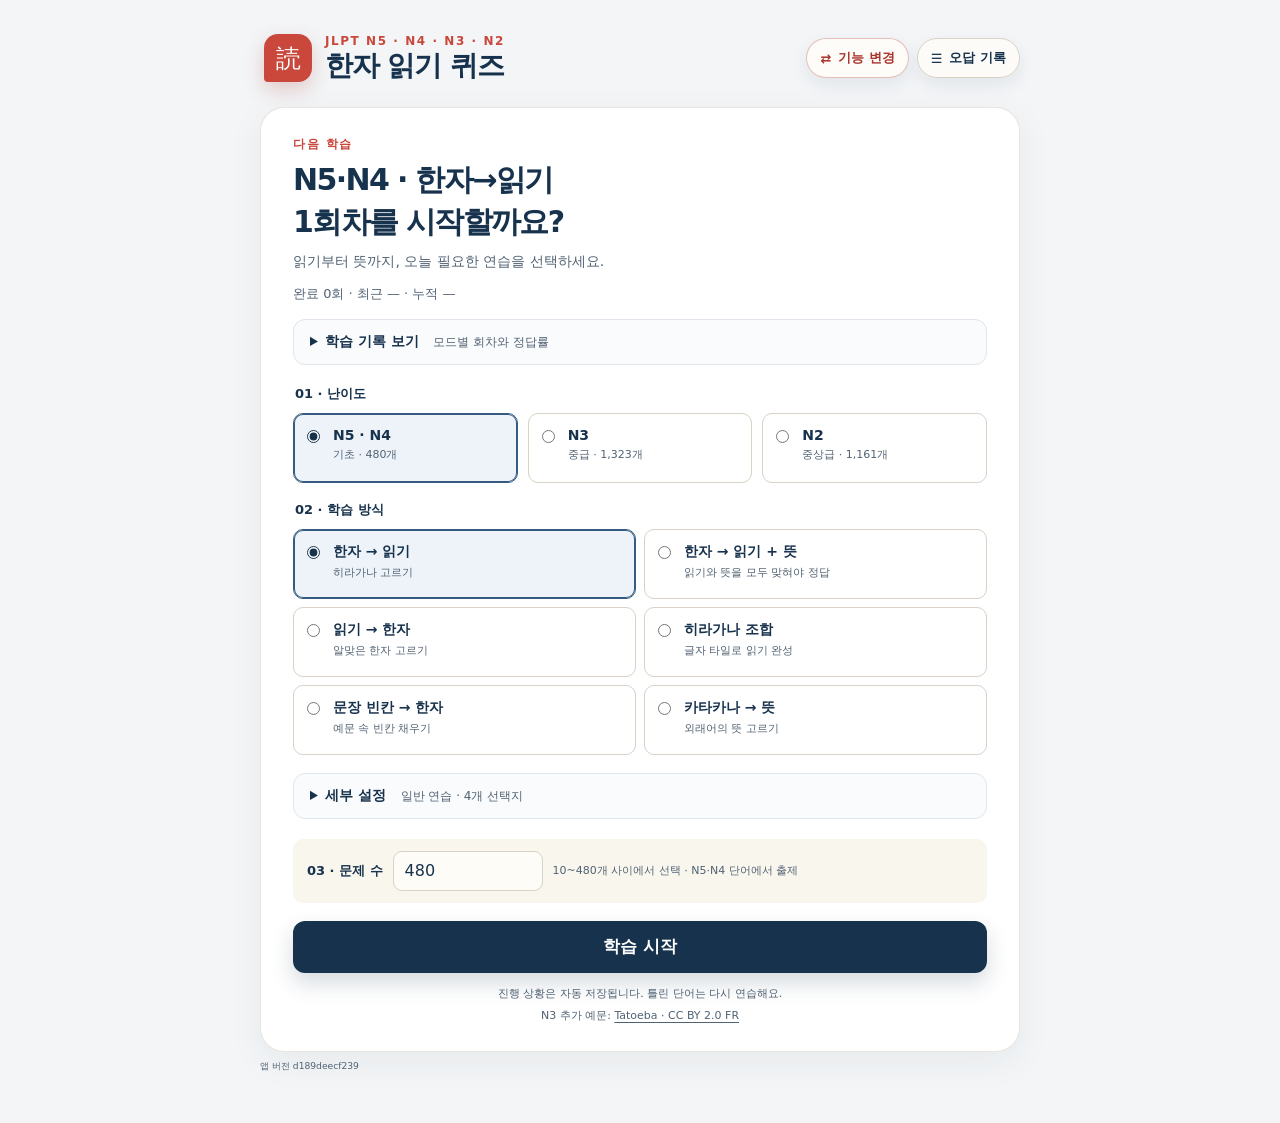
==== index.html @ 8cf6f114 "Version deployment assets to prevent stale quiz code" ====
<!doctype html>
<html lang="ko">
<head>
  <meta charset="utf-8">
  <meta name="viewport" content="width=device-width, initial-scale=1">
  <meta name="theme-color" content="#17324d">
  <title>한자 읽기 퀴즈</title>
  <link rel="stylesheet" href="japanese-vocab-quiz/styles.css?v=e473df5511f5">
</head>
<body>
  <main class="app-shell">
    <header class="brand" aria-label="앱 제목">
      <button id="home-button" class="brand-mark" type="button" aria-label="처음 화면으로 이동">読</button>
      <div>
        <p id="brand-eyebrow" class="eyebrow">JLPT N5 · N4 · N3 · N2</p>
        <h1 id="brand-title">한자 읽기 퀴즈</h1>
      </div>
      <div class="header-actions">
        <button id="feature-switch-button" class="mistake-menu-button feature-switch-button" type="button" aria-expanded="false" aria-controls="feature-switch-menu">
          <span aria-hidden="true">⇄</span>
          <span>기능 변경</span>
        </button>
        <button id="mistake-menu-button" class="mistake-menu-button" type="button" aria-expanded="false" aria-controls="mistake-menu">
          <span aria-hidden="true">☰</span>
          <span>오답 기록</span>
        </button>
      </div>
    </header>

    <div id="feature-switch-layer" class="feature-switch-layer" hidden>
      <button id="feature-switch-backdrop" class="feature-switch-backdrop" type="button" tabindex="-1" aria-label="기능 변경 메뉴 닫기"></button>
      <section id="feature-switch-menu" class="feature-switch-menu" role="dialog" aria-modal="true" aria-labelledby="feature-switch-title">
        <div class="feature-switch-heading">
          <div>
            <p class="session-kicker">학습 기능</p>
            <h2 id="feature-switch-title">무엇을 연습할까요?</h2>
          </div>
          <button id="feature-switch-close" class="mistake-menu-close" type="button" aria-label="기능 변경 메뉴 닫기">×</button>
        </div>
        <div class="feature-switch-options">
          <button id="feature-vocab-button" class="feature-option is-selected" type="button" aria-pressed="true">
            <strong>단어·문장 연습</strong>
            <small>한자 읽기, 히라가나 조합, 문장 빈칸, 카타카나</small>
          </button>
          <button id="feature-reading-button" class="feature-option" type="button" aria-pressed="false">
            <strong>독해 연습</strong>
            <small>JPT·JLPT·J.TEST·BJT 유형의 신규 실전 문제</small>
          </button>
        </div>
      </section>
    </div>

    <div id="mistake-menu-layer" class="mistake-menu-layer" hidden>
      <button id="mistake-menu-backdrop" class="mistake-menu-backdrop" type="button" tabindex="-1" aria-label="오답 기록 메뉴 닫기"></button>
      <aside id="mistake-menu" class="mistake-menu" role="dialog" aria-modal="true" aria-labelledby="mistake-menu-title">
        <div class="mistake-menu-header">
          <div>
            <p class="session-kicker">나의 학습 기록</p>
            <h2 id="mistake-menu-title">누적 오답 단어</h2>
          </div>
          <button id="mistake-menu-close" class="mistake-menu-close" type="button" aria-label="오답 기록 메뉴 닫기">×</button>
        </div>

        <div class="mistake-difficulty-tabs" role="tablist" aria-label="오답 기록 난이도">
          <button id="mistake-tab-basic" type="button" role="tab" aria-selected="true">N5·N4</button>
          <button id="mistake-tab-n3" type="button" role="tab" aria-selected="false">N3</button>
          <button id="mistake-tab-n2" type="button" role="tab" aria-selected="false">N2</button>
          <button id="mistake-tab-katakana" type="button" role="tab" aria-selected="false">카타카나</button>
        </div>

        <p id="mistake-menu-summary" class="mistake-menu-summary"></p>
        <p class="mistake-menu-note">이 브라우저에 저장된 일반 연습과 시험의 누적 오답 기록입니다.</p>
        <ol id="mistake-menu-list" class="mistake-menu-list"></ol>
        <p id="mistake-menu-empty" class="mistake-menu-empty" hidden>아직 틀린 단어가 없습니다.</p>
      </aside>
    </div>

    <section id="start-screen" class="screen is-active" aria-labelledby="start-title">
      <div class="paper-card start-card">
        <p id="session-kicker" class="session-kicker">다음 학습</p>
        <h2 id="start-title"><span id="start-selection-label">N5·N4 · 한자→읽기</span><br><span id="next-session-number">1</span>회차를 시작할까요?</h2>
        <p class="lead">읽기부터 뜻까지, 오늘 필요한 연습을 선택하세요.</p>
        <p id="selected-mode-stats" class="selected-mode-stats" aria-live="polite"></p>

        <details class="setup-disclosure records-disclosure">
          <summary>학습 기록 보기 <span>모드별 회차와 정답률</span></summary>
        <section class="mode-records" aria-labelledby="mode-records-title">
          <h3 id="mode-records-title">N5·N4 학습 모드별 기록</h3>
          <div class="mode-records-grid">
            <article id="record-kanji-meaning" class="mode-record">
              <strong>한자 → 읽기 + 뜻</strong>
              <dl>
                <div><dt>완료 회차</dt><dd id="kanji-meaning-sessions">0회</dd></div>
                <div><dt>최근 정답률</dt><dd id="kanji-meaning-last-accuracy">—</dd></div>
                <div><dt>누적 정답률</dt><dd id="kanji-meaning-total-accuracy">—</dd></div>
              </dl>
            </article>
            <article id="record-kanji-reading" class="mode-record is-selected">
              <strong>한자 → 읽기</strong>
              <dl>
                <div><dt>완료 회차</dt><dd id="kanji-reading-sessions">0회</dd></div>
                <div><dt>최근 정답률</dt><dd id="kanji-reading-last-accuracy">—</dd></div>
                <div><dt>누적 정답률</dt><dd id="kanji-reading-total-accuracy">—</dd></div>
              </dl>
            </article>
            <article id="record-kanji-kana" class="mode-record">
              <strong>한자 → 히라가나 조합</strong>
              <dl>
                <div><dt>완료 회차</dt><dd id="kanji-kana-sessions">0회</dd></div>
                <div><dt>최근 정답률</dt><dd id="kanji-kana-last-accuracy">—</dd></div>
                <div><dt>누적 정답률</dt><dd id="kanji-kana-total-accuracy">—</dd></div>
              </dl>
            </article>
            <article id="record-reading-kanji" class="mode-record">
              <strong>읽기 → 한자</strong>
              <dl>
                <div><dt>완료 회차</dt><dd id="reading-kanji-sessions">0회</dd></div>
                <div><dt>최근 정답률</dt><dd id="reading-kanji-last-accuracy">—</dd></div>
                <div><dt>누적 정답률</dt><dd id="reading-kanji-total-accuracy">—</dd></div>
              </dl>
            </article>
            <article id="record-sentence-kanji" class="mode-record">
              <strong>문장 빈칸 → 한자</strong>
              <dl>
                <div><dt>완료 회차</dt><dd id="sentence-kanji-sessions">0회</dd></div>
                <div><dt>최근 정답률</dt><dd id="sentence-kanji-last-accuracy">—</dd></div>
                <div><dt>누적 정답률</dt><dd id="sentence-kanji-total-accuracy">—</dd></div>
              </dl>
            </article>
            <article id="record-katakana-meaning" class="mode-record" hidden>
              <strong>카타카나 → 뜻</strong>
              <dl>
                <div><dt>완료 회차</dt><dd id="katakana-meaning-sessions">0회</dd></div>
                <div><dt>최근 정답률</dt><dd id="katakana-meaning-last-accuracy">—</dd></div>
                <div><dt>누적 정답률</dt><dd id="katakana-meaning-total-accuracy">—</dd></div>
              </dl>
            </article>
          </div>
        </section>
        </details>

        <fieldset id="difficulty-picker" class="mode-picker difficulty-picker">
          <legend>01 · 난이도</legend>
          <label class="mode-option" for="difficulty-basic">
            <input id="difficulty-basic" name="quiz-difficulty" type="radio" value="n5n4" checked>
            <span class="mode-copy">
              <strong>N5 · N4</strong>
              <small>기초 · 480개</small>
            </span>
          </label>
          <label class="mode-option" for="difficulty-n3">
            <input id="difficulty-n3" name="quiz-difficulty" type="radio" value="n3">
            <span class="mode-copy">
              <strong>N3</strong>
              <small>중급 · 1,323개</small>
            </span>
          </label>
          <label class="mode-option" for="difficulty-n2">
            <input id="difficulty-n2" name="quiz-difficulty" type="radio" value="n2">
            <span class="mode-copy">
              <strong>N2</strong>
              <small>중상급 · 1,161개</small>
            </span>
          </label>
        </fieldset>
        <p id="katakana-mode-note" class="exam-mode-note is-practice-note" hidden>카타카나 모드는 JLPT 난이도와 별도로 정리한 기초 외래어 100개에서 출제됩니다.</p>

        <fieldset class="mode-picker learning-mode-picker">
          <legend>02 · 학습 방식</legend>
          <label class="mode-option" for="mode-kanji-reading">
            <input id="mode-kanji-reading" name="quiz-mode" type="radio" value="kanji-to-reading" checked>
            <span class="mode-copy">
              <strong>한자 → 읽기</strong>
              <small>히라가나 고르기</small>
            </span>
          </label>
          <label class="mode-option" for="mode-kanji-meaning">
            <input id="mode-kanji-meaning" name="quiz-mode" type="radio" value="kanji-to-reading-meaning">
            <span class="mode-copy">
              <strong>한자 → 읽기 + 뜻</strong>
              <small>읽기와 뜻을 모두 맞혀야 정답</small>
            </span>
          </label>
          <label class="mode-option" for="mode-reading-kanji">
            <input id="mode-reading-kanji" name="quiz-mode" type="radio" value="reading-to-kanji">
            <span class="mode-copy">
              <strong>읽기 → 한자</strong>
              <small>알맞은 한자 고르기</small>
            </span>
          </label>
          <label class="mode-option is-wide" for="mode-kanji-kana">
            <input id="mode-kanji-kana" name="quiz-mode" type="radio" value="kanji-to-kana">
            <span class="mode-copy">
              <strong>히라가나 조합</strong>
              <small>글자 타일로 읽기 완성</small>
            </span>
          </label>
          <label class="mode-option is-wide" for="mode-sentence-kanji">
            <input id="mode-sentence-kanji" name="quiz-mode" type="radio" value="sentence-to-kanji">
            <span class="mode-copy">
              <strong>문장 빈칸 → 한자</strong>
              <small>예문 속 빈칸 채우기</small>
            </span>
          </label>
          <label class="mode-option is-wide" for="mode-katakana-meaning">
            <input id="mode-katakana-meaning" name="quiz-mode" type="radio" value="katakana-to-meaning">
            <span class="mode-copy">
              <strong>카타카나 → 뜻</strong>
              <small>외래어의 뜻 고르기</small>
            </span>
          </label>
        </fieldset>

        <details class="setup-disclosure settings-disclosure">
          <summary>세부 설정 <span id="settings-summary">일반 연습 · 4개 선택지</span></summary>
        <div class="exam-mode-panel">
          <div>
            <strong>시험 모드</strong>
            <small>100문제 고정 · 객관식 단어 7초 · 히라가나 조합 10초 · 문장 13초</small>
          </div>
          <label class="switch" for="exam-mode">
            <input id="exam-mode" type="checkbox">
            <span class="switch-track" aria-hidden="true"><span></span></span>
            <span id="exam-mode-state" class="switch-state">OFF</span>
          </label>
        </div>
        <p id="exam-mode-note" class="exam-mode-note" hidden>맞힌 문제는 이 난이도·학습 모드의 다음 3회차 동안 시험에 나오지 않습니다.</p>

        <fieldset id="choice-count-picker" class="mode-picker choice-count-picker">
          <legend>선택지 수</legend>
          <label class="mode-option" for="choice-count-4">
            <input id="choice-count-4" name="choice-count" type="radio" value="4" checked>
            <span class="mode-copy">
              <strong>4개</strong>
              <small>기본</small>
            </span>
          </label>
          <label class="mode-option" for="choice-count-6">
            <input id="choice-count-6" name="choice-count" type="radio" value="6">
            <span class="mode-copy">
              <strong>6개</strong>
              <small>도전</small>
            </span>
          </label>
          <label class="mode-option" for="choice-count-8">
            <input id="choice-count-8" name="choice-count" type="radio" value="8">
            <span class="mode-copy">
              <strong>8개</strong>
              <small>집중</small>
            </span>
          </label>
        </fieldset>

        <fieldset id="kana-palette-picker" class="mode-picker" hidden>
          <legend>히라가나 선택 방식</legend>
          <label class="mode-option" for="kana-palette-nine">
            <input id="kana-palette-nine" name="kana-palette" type="radio" value="nine" checked>
            <span class="mode-copy"><strong>9개 선택지</strong><small>정답 글자가 포함된 9개 타일</small></span>
          </label>
          <label class="mode-option" for="kana-palette-all">
            <input id="kana-palette-all" name="kana-palette" type="radio" value="all">
            <span class="mode-copy"><strong>전체 히라가나</strong><small>오십음·탁음·반탁음·작은 글자에서 직접 찾기</small></span>
          </label>
        </fieldset>

        </details>

        <div id="general-question-count-panel" class="question-count-picker">
          <label for="general-question-count">03 · 문제 수</label>
          <input id="general-question-count" type="number" min="10" max="480" step="1" value="480" inputmode="numeric">
          <small id="general-question-count-hint">10~480개 사이에서 선택 · N5·N4 단어에서 출제</small>
        </div>

        <div id="question-count-panel" class="question-count-picker" hidden>
          <label for="sentence-question-count">03 · 문장 문제 수</label>
          <input id="sentence-question-count" type="number" min="10" max="480" step="1" value="20" inputmode="numeric">
          <small id="sentence-question-count-hint">10~480개 사이에서 선택 · 능력단어 Word 예문에서 출제</small>
        </div>

        <section id="resume-panel" class="resume-panel" aria-labelledby="resume-summary" hidden>
          <div>
            <strong>진행 중인 회차가 있습니다</strong>
            <p id="resume-summary"></p>
          </div>
          <div class="resume-actions">
            <button id="resume-button" type="button">이어하기</button>
            <button id="discard-session-button" type="button">기록 삭제</button>
          </div>
        </section>

        <button id="start-button" class="primary-button" type="button">학습 시작</button>
        <p class="helper">진행 상황은 자동 저장됩니다. 틀린 단어는 다시 연습해요.</p>
        <p class="source-note">N3 추가 예문: <a href="https://tatoeba.org/ko/" target="_blank" rel="noreferrer">Tatoeba · CC BY 2.0 FR</a></p>

        <details id="history-panel" class="history-panel setup-disclosure" hidden>
          <summary>최근 학습 기록</summary>
          <ol id="history-list" class="history-list"></ol>
        </details>
      </div>
    </section>

    <section id="quiz-screen" class="screen" aria-labelledby="quiz-word">
      <div class="quiz-topbar">
        <div>
          <span id="quiz-session-label" class="eyebrow">1회차</span>
          <span id="quiz-progress-text" class="progress-copy">1 / —</span>
        </div>
        <div class="live-score" aria-label="현재 정답률">
          정답률 <strong id="live-accuracy">—</strong>
          <span id="live-score-detail" class="score-detail">정답 0 / 채점 0회</span>
        </div>
        <div id="exam-timer" class="exam-timer" aria-live="polite" hidden>
          남은 시간 <strong id="exam-time-left">7</strong>초
        </div>
      </div>
      <div class="progress-track" aria-hidden="true">
        <div id="progress-bar" class="progress-bar"></div>
      </div>

      <div class="paper-card quiz-card">
        <p id="quiz-prompt" class="prompt">이 단어를 어떻게 읽을까요?</p>
        <h2 id="quiz-word" lang="ja">日本語</h2>
        <p id="day-label" class="day-label">7일차</p>
        <p id="combined-step-status" class="combined-step-status" aria-live="polite" hidden></p>
        <p id="exam-mistake-badge" class="exam-mistake-badge" hidden></p>

        <div id="answer-grid" class="answer-grid" aria-label="읽기 선택지"></div>
        <div id="kana-composer" class="kana-composer" hidden>
          <div id="kana-answer" class="kana-answer" role="group" aria-label="입력한 히라가나 편집" aria-describedby="kana-edit-status">히라가나를 선택하세요</div>
          <p id="kana-edit-status" class="kana-edit-status" aria-live="polite"></p>
          <div class="kana-layout-toolbar">
            <button id="kana-layout-toggle" class="secondary-button kana-layout-toggle" type="button" aria-pressed="false" aria-label="삭제·제출 버튼을 오른쪽에 배치" aria-controls="kana-controls">버튼 위치: 아래</button>
          </div>
          <div id="kana-controls" class="kana-controls">
            <div id="kana-grid" class="kana-grid" aria-label="히라가나 9개"></div>
            <div class="kana-actions">
              <button id="kana-backspace" class="secondary-button" type="button">앞 글자 지우기</button>
              <button id="kana-clear" class="secondary-button" type="button">전체 지우기</button>
              <button id="kana-submit" class="kana-submit" type="button" disabled>정답 제출</button>
            </div>
          </div>
        </div>

        <div id="feedback" class="feedback" aria-live="polite" hidden>
          <div id="feedback-icon" class="feedback-icon" aria-hidden="true"></div>
          <div>
            <strong id="feedback-title"></strong>
            <p id="feedback-selected" class="feedback-selected" hidden></p>
            <p id="feedback-reading"></p>
            <p id="feedback-meaning"></p>
            <p id="feedback-sentence-reading" class="feedback-sentence-reading" hidden></p>
            <p id="feedback-translation" class="feedback-translation" hidden></p>
            <a id="feedback-source" class="feedback-source" target="_blank" rel="noreferrer" hidden></a>
            <p id="retry-note" class="retry-note" hidden>이 단어는 잠시 뒤 다시 나옵니다.</p>
          </div>
        </div>

        <button id="next-button" class="primary-button" type="button" hidden>다음 단어</button>
      </div>
      <p id="keyboard-hint" class="keyboard-hint">숫자키 1–4 또는 숫자패드로 선택 · Enter로 다음</p>
    </section>

    <section id="result-screen" class="screen" aria-labelledby="result-title">
      <div class="paper-card result-card">
        <div class="result-seal" aria-hidden="true">完</div>
        <p class="session-kicker">회차 완료</p>
        <h2 id="result-title"><span id="result-session-number">1</span>회차 학습을 마쳤어요</h2>
        <p id="result-message" class="lead"></p>

        <div class="result-score" aria-label="이번 회차 정답률">
          <span>이번 정답률</span>
          <strong id="result-accuracy">0%</strong>
        </div>
        <p id="result-score-detail" class="score-detail"></p>
        <dl class="result-details">
          <div><dt>정답</dt><dd id="result-correct">0</dd></div>
          <div><dt>오답</dt><dd id="result-wrong">0</dd></div>
          <div><dt>완료 단어</dt><dd id="result-mastered">0</dd></div>
        </dl>

        <button id="return-button" class="primary-button" type="button">기록 화면으로</button>
      </div>
    </section>

    <section id="reading-start-screen" class="screen" aria-labelledby="reading-start-title">
      <div class="paper-card start-card reading-start-card">
        <p class="session-kicker">독해 시험</p>
        <h2 id="reading-start-title">공식 시험 유형으로<br>독해를 연습해 보세요</h2>
        <p class="lead">JPT·JLPT·J.TEST·BJT의 출제 형식과 난이도를 분석해 새로 작성한 문제입니다. 지문 원문을 복제하지 않아 공개 앱에서도 안전하게 학습할 수 있습니다.</p>

        <section class="mode-records" aria-labelledby="reading-records-title">
          <h3 id="reading-records-title">독해 난이도별 기록</h3>
          <div class="mode-records-grid reading-record-grid">
            <article id="reading-record-furigana" class="mode-record is-selected">
              <strong>후리가나 표시</strong>
              <dl>
                <div><dt>완료 회차</dt><dd id="reading-furigana-sessions">0회</dd></div>
                <div><dt>최근 정답률</dt><dd id="reading-furigana-last-accuracy">—</dd></div>
                <div><dt>누적 정답률</dt><dd id="reading-furigana-total-accuracy">—</dd></div>
              </dl>
            </article>
            <article id="reading-record-standard" class="mode-record">
              <strong>후리가나 없음</strong>
              <dl>
                <div><dt>완료 회차</dt><dd id="reading-standard-sessions">0회</dd></div>
                <div><dt>최근 정답률</dt><dd id="reading-standard-last-accuracy">—</dd></div>
                <div><dt>누적 정답률</dt><dd id="reading-standard-total-accuracy">—</dd></div>
              </dl>
            </article>
          </div>
        </section>

        <fieldset class="mode-picker reading-difficulty-picker">
          <legend>독해 난이도 선택</legend>
          <label class="mode-option" for="reading-difficulty-furigana">
            <input id="reading-difficulty-furigana" name="reading-difficulty" type="radio" value="furigana" checked>
            <span class="mode-copy">
              <strong>후리가나 표시</strong>
              <small>지문·질문·선택지의 한자 읽기를 함께 표시</small>
            </span>
          </label>
          <label class="mode-option" for="reading-difficulty-standard">
            <input id="reading-difficulty-standard" name="reading-difficulty" type="radio" value="standard">
            <span class="mode-copy">
              <strong>후리가나 없음</strong>
              <small>처음에는 원문만 표시 · 첫 오답 후 후리가나 힌트</small>
            </span>
          </label>
        </fieldset>

        <div class="question-count-picker">
          <label for="reading-question-count">독해 문제 수</label>
          <input id="reading-question-count" type="number" min="10" max="600" step="1" value="100" inputmode="numeric">
          <small>10~600문제 · 네 시험 유형이 고르게 출제됩니다.</small>
        </div>

        <section id="reading-resume-panel" class="resume-panel" aria-labelledby="reading-resume-summary" hidden>
          <div>
            <strong>진행 중인 독해 회차가 있습니다</strong>
            <p id="reading-resume-summary"></p>
          </div>
          <div class="resume-actions">
            <button id="reading-resume-button" type="button">이어하기</button>
            <button id="reading-discard-session-button" type="button">기록 삭제</button>
          </div>
        </section>

        <button id="reading-start-button" class="primary-button" type="button">독해 시험 시작</button>
        <p class="helper">숫자키 1~4로 답 선택 · Enter로 다음 문제 · 기록은 현재 브라우저에 저장</p>
        <details class="reading-source-details">
          <summary>공식 출제 형식 참고 자료</summary>
          <p>문제의 구조만 참고했으며 지문·질문·선택지는 모두 새로 작성했습니다.</p>
          <div class="reading-source-links">
            <a href="https://www.jlpt.jp/samples/forlearners.html" target="_blank" rel="noreferrer">JLPT 공식 예제</a>
            <a href="https://m.jpt.co.kr/content/common/realQuestion.php" target="_blank" rel="noreferrer">JPT 공식 실제기출</a>
            <a href="https://j-test.jp/newjtest" target="_blank" rel="noreferrer">J.TEST 공식 문제</a>
            <a href="https://www.kanken.or.jp/bjt/english/sample/sample03.html" target="_blank" rel="noreferrer">BJT 공식 독해 예제</a>
          </div>
        </details>
      </div>
    </section>

    <section id="reading-quiz-screen" class="screen" aria-labelledby="reading-question">
      <div class="quiz-topbar">
        <div>
          <span id="reading-session-label" class="eyebrow">독해 1회차</span>
          <span id="reading-progress-text" class="progress-copy">1 / 20</span>
        </div>
        <div class="live-score" aria-label="현재 정답률">
          정답률 <strong id="reading-live-accuracy">—</strong>
          <span id="reading-live-score-detail" class="score-detail">정답 0 / 채점 0회</span>
        </div>
      </div>
      <div class="progress-track" aria-hidden="true"><div id="reading-progress-bar" class="progress-bar"></div></div>

      <div class="paper-card quiz-card reading-quiz-card">
        <div class="reading-meta-row">
          <span id="reading-exam-badge" class="reading-exam-badge">JLPT형</span>
          <span id="reading-type-badge" class="reading-type-badge">단문 이해</span>
        </div>
        <article id="reading-passage" class="reading-passage" lang="ja"></article>
        <h2 id="reading-question" class="reading-question" lang="ja"></h2>
        <div id="reading-answer-grid" class="answer-grid reading-answer-grid" aria-label="독해 정답 선택지"></div>

        <div id="reading-feedback" class="feedback reading-feedback" aria-live="polite" hidden>
          <div id="reading-feedback-icon" class="feedback-icon" aria-hidden="true"></div>
          <div>
            <strong id="reading-feedback-title"></strong>
            <p id="reading-feedback-selected" class="feedback-selected" hidden></p>
            <p id="reading-feedback-answer"></p>
            <p id="reading-feedback-explanation"></p>
          </div>
        </div>
        <button id="reading-next-button" class="primary-button" type="button" hidden>다음 문제</button>
      </div>
      <p class="keyboard-hint">숫자키 1~4로 선택 · Enter로 다음</p>
    </section>

    <section id="reading-result-screen" class="screen" aria-labelledby="reading-result-title">
      <div class="paper-card result-card">
        <div class="result-seal" aria-hidden="true">読</div>
        <p class="session-kicker">독해 시험 완료</p>
        <h2 id="reading-result-title"><span id="reading-result-session-number">1</span>회차를 마쳤어요</h2>
        <p id="reading-result-message" class="lead"></p>
        <div class="result-score" aria-label="이번 독해 정답률">
          <span>이번 정답률</span>
          <strong id="reading-result-accuracy">0%</strong>
        </div>
        <p id="reading-result-score-detail" class="score-detail"></p>
        <dl class="result-details">
          <div><dt>정답</dt><dd id="reading-result-correct">0</dd></div>
          <div><dt>오답</dt><dd id="reading-result-wrong">0</dd></div>
          <div><dt>완료 문제</dt><dd id="reading-result-total">0</dd></div>
        </dl>
        <button id="reading-return-button" class="primary-button" type="button">독해 시작 화면으로</button>
      </div>
    </section>

    <p id="app-error" class="app-error" role="alert" hidden></p>
    <p class="source-note"><small id="build-version">앱 버전 d189deecf239</small></p>
  </main>

  <script src="japanese-vocab-quiz/vocab-data.js?v=7745d23e263c"></script>
  <script src="japanese-vocab-quiz/n3-vocab-data.js?v=b7082a31a526"></script>
  <script src="japanese-vocab-quiz/n2-vocab-data.js?v=307b999c4017"></script>
  <script src="japanese-vocab-quiz/katakana-vocab-data.js?v=95a183fd610e"></script>
  <script src="japanese-vocab-quiz/reading-data.js?v=a12c147553ca"></script>
  <script src="japanese-vocab-quiz/reading-generated-data.js?v=89ecc162ef3f"></script>
  <script src="japanese-vocab-quiz/reading-advanced-guides.js?v=e936d974d12a"></script>
  <script src="japanese-vocab-quiz/quiz-engine.js?v=b8fbdd6d0e4e"></script>
  <script src="japanese-vocab-quiz/reading-renderer.js?v=94a082852b48"></script>
  <script src="japanese-vocab-quiz/session-store.js?v=6a5635f731f1"></script>
  <script src="japanese-vocab-quiz/app.js?v=bf5040ffa6d6"></script>
</body>
</html>
---- japanese-vocab-quiz/styles.css ----
:root {
  color-scheme: light;
  --ink: #17324d;
  --ink-soft: #516273;
  --paper: #fffdf8;
  --paper-deep: #f5efe2;
  --line: #d9d2c5;
  --accent: #c9473b;
  --accent-dark: #a9332b;
  --success: #24705a;
  --success-soft: #e6f3ed;
  --danger: #a63f36;
  --danger-soft: #fbeae7;
  --focus: #2e76b5;
  --shadow: 0 10px 36px rgba(38, 43, 49, 0.06);
}

* {
  box-sizing: border-box;
}

body {
  margin: 0;
  min-height: 100vh;
  color: var(--ink);
  background: #f3f5f7;
  font-family: "Noto Sans KR", "Noto Sans JP", "Yu Gothic", "Malgun Gothic", system-ui, sans-serif;
}

button {
  font: inherit;
}

button:focus-visible {
  outline: 3px solid var(--focus);
  outline-offset: 3px;
}

.app-shell {
  width: min(100% - 32px, 760px);
  margin: 0 auto;
  padding: 34px 0 50px;
}

.brand {
  display: flex;
  align-items: center;
  gap: 13px;
  margin: 0 0 24px 4px;
}

.header-actions {
  display: flex;
  gap: 8px;
  align-items: center;
  margin-left: auto;
}

.mistake-menu-button {
  display: inline-flex;
  align-items: center;
  gap: 7px;
  white-space: nowrap;
  min-height: 40px;
  margin-left: 0;
  padding: 8px 13px;
  color: var(--ink);
  background: rgba(255, 253, 248, 0.86);
  border: 1px solid var(--line);
  border-radius: 999px;
  font: inherit;
  font-size: 13px;
  font-weight: 800;
  cursor: pointer;
  box-shadow: 0 7px 18px rgba(23, 50, 77, 0.08);
}

.mistake-menu-button:hover {
  border-color: rgba(169, 51, 43, 0.45);
  color: var(--accent);
}

.feature-switch-button {
  color: var(--accent-dark);
  border-color: rgba(169, 51, 43, 0.3);
}

.feature-switch-layer {
  position: fixed;
  z-index: 1100;
  inset: 0;
  display: grid;
  padding: 20px;
  place-items: center;
}

.feature-switch-backdrop {
  position: absolute;
  inset: 0;
  width: 100%;
  height: 100%;
  padding: 0;
  background: rgba(16, 29, 44, 0.48);
  border: 0;
}

.feature-switch-menu {
  position: relative;
  z-index: 1;
  width: min(100%, 520px);
  padding: 26px;
  background: var(--paper);
  border: 1px solid rgba(117, 102, 80, 0.22);
  border-radius: 22px;
  box-shadow: var(--shadow);
}

.feature-switch-heading {
  display: flex;
  align-items: flex-start;
  justify-content: space-between;
  gap: 20px;
}

.feature-switch-heading h2 {
  margin: 5px 0 0;
  font-size: 26px;
  letter-spacing: -0.04em;
}

.feature-switch-options {
  display: grid;
  gap: 10px;
  margin-top: 22px;
}

.feature-option {
  display: grid;
  gap: 5px;
  width: 100%;
  padding: 17px 18px;
  color: var(--ink);
  background: #fff;
  border: 1px solid var(--line);
  border-radius: 14px;
  text-align: left;
  cursor: pointer;
}

.feature-option:hover,
.feature-option.is-selected {
  border-color: var(--accent);
  background: rgba(201, 71, 59, 0.06);
}

.feature-option strong {
  font-size: 17px;
}

.feature-option small {
  color: var(--ink-soft);
  line-height: 1.45;
}

.mistake-menu-layer {
  position: fixed;
  z-index: 1000;
  inset: 0;
}

.mistake-menu-backdrop {
  position: absolute;
  inset: 0;
  width: 100%;
  height: 100%;
  padding: 0;
  background: rgba(16, 29, 44, 0.48);
  border: 0;
  cursor: default;
}

.mistake-menu {
  position: absolute;
  z-index: 1;
  top: 0;
  right: 0;
  width: min(430px, calc(100% - 24px));
  height: 100vh;
  height: 100dvh;
  padding: 26px 24px 34px;
  overflow-y: auto;
  background:
    repeating-linear-gradient(0deg, rgba(23, 50, 77, 0.018) 0 1px, transparent 1px 29px),
    #fffdf8;
  box-shadow: -18px 0 50px rgba(16, 29, 44, 0.22);
}

.mistake-menu-header {
  display: flex;
  align-items: flex-start;
  justify-content: space-between;
  gap: 18px;
}

.mistake-menu-header h2 {
  margin: 4px 0 0;
  font-size: 25px;
  letter-spacing: -0.04em;
}

.mistake-menu-close {
  display: grid;
  width: 40px;
  height: 40px;
  padding: 0 0 3px;
  place-items: center;
  color: var(--ink-soft);
  background: var(--paper-deep);
  border: 1px solid var(--line);
  border-radius: 50%;
  font-size: 28px;
  line-height: 1;
  cursor: pointer;
}

.mistake-difficulty-tabs {
  display: grid;
  grid-template-columns: repeat(4, minmax(0, 1fr));
  gap: 7px;
  margin-top: 24px;
}

.mistake-difficulty-tabs button {
  min-width: 0;
  padding: 9px 4px;
  color: var(--ink-soft);
  background: transparent;
  border: 1px solid var(--line);
  border-radius: 10px;
  font: inherit;
  font-size: 12px;
  font-weight: 800;
  cursor: pointer;
}

.mistake-difficulty-tabs button[aria-selected="true"] {
  color: #fff;
  background: var(--ink);
  border-color: var(--ink);
}

.mistake-menu-summary {
  margin: 22px 0 0;
  color: var(--accent);
  font-size: 15px;
  font-weight: 900;
}

.mistake-menu-note {
  margin: 7px 0 0;
  color: var(--ink-soft);
  font-size: 12px;
  line-height: 1.55;
}

.mistake-menu-list {
  display: grid;
  gap: 9px;
  margin: 18px 0 0;
  padding: 0;
  list-style: none;
}

.mistake-menu-list li {
  display: grid;
  grid-template-columns: minmax(0, 1fr) auto;
  gap: 5px 12px;
  padding: 14px 15px;
  background: rgba(245, 239, 226, 0.62);
  border: 1px solid rgba(205, 195, 177, 0.56);
  border-radius: 14px;
}

.mistake-word {
  min-width: 0;
}

.mistake-word strong {
  margin-right: 7px;
  color: var(--ink);
  font-family: "Yu Mincho", "MS Mincho", serif;
  font-size: 20px;
}

.mistake-word span {
  color: var(--ink-soft);
  font-size: 12px;
}

.mistake-count {
  align-self: center;
  color: var(--accent);
  font-size: 15px;
  font-weight: 900;
  white-space: nowrap;
}

.mistake-meaning,
.mistake-mode-breakdown {
  grid-column: 1 / -1;
  margin: 0;
  color: var(--ink-soft);
  font-size: 12px;
  line-height: 1.45;
}

.mistake-mode-breakdown {
  color: #725c4f;
}

.mistake-menu-empty {
  margin: 34px 0 0;
  padding: 30px 18px;
  color: var(--ink-soft);
  background: rgba(245, 239, 226, 0.48);
  border-radius: 14px;
  text-align: center;
}

.brand-mark {
  display: grid;
  width: 48px;
  height: 48px;
  padding: 0;
  place-items: center;
  color: #fff;
  background: var(--accent);
  border: 0;
  border-radius: 14px 14px 14px 4px;
  font-family: "Yu Mincho", "MS Mincho", serif;
  font-size: 25px;
  line-height: 1;
  cursor: pointer;
  box-shadow: 0 8px 20px rgba(169, 51, 43, 0.22);
  transition: transform 160ms ease, box-shadow 160ms ease;
}

.brand-mark:hover {
  transform: translateY(-1px);
  box-shadow: 0 10px 24px rgba(169, 51, 43, 0.28);
}

.brand-mark:active {
  transform: translateY(0);
}

.brand-mark:focus-visible {
  outline: 3px solid rgba(169, 51, 43, 0.28);
  outline-offset: 4px;
}

.brand h1 {
  margin: 1px 0 0;
  font-size: clamp(21px, 4vw, 28px);
  line-height: 1.2;
  letter-spacing: -0.04em;
}

.eyebrow,
.session-kicker {
  margin: 0;
  color: var(--accent);
  font-size: 12px;
  font-weight: 800;
  letter-spacing: 0.13em;
  text-transform: uppercase;
}

.screen {
  display: none;
}

.screen.is-active {
  display: block;
  animation: screen-in 260ms ease-out;
}

@keyframes screen-in {
  from { opacity: 0; transform: translateY(8px); }
  to { opacity: 1; transform: translateY(0); }
}

.paper-card {
  position: relative;
  overflow: hidden;
  background: #fff;
  border: 1px solid rgba(117, 102, 80, 0.17);
  border-radius: 24px;
  box-shadow: var(--shadow);
}

.paper-card::after {
  position: absolute;
  inset: 13px;
  pointer-events: none;
  border: 1px solid rgba(117, 102, 80, 0.08);
  border-radius: 15px;
  content: none;
}

.start-card,
.result-card {
  padding: clamp(38px, 7vw, 64px);
  text-align: center;
}

.start-card h2,
.result-card h2 {
  margin: 10px 0 13px;
  font-size: clamp(28px, 6vw, 42px);
  line-height: 1.18;
  letter-spacing: -0.055em;
}

.lead {
  max-width: 560px;
  margin: 0 auto;
  color: var(--ink-soft);
  font-size: 16px;
  line-height: 1.72;
  word-break: keep-all;
}

.mode-records {
  position: relative;
  z-index: 1;
  margin: 30px 0 24px;
  text-align: left;
}

.mode-records h3 {
  margin: 0 0 9px;
  color: var(--ink-soft);
  font-size: 12px;
  text-align: center;
}

.mode-records-grid {
  display: grid;
  grid-template-columns: repeat(2, 1fr);
  gap: 10px;
}

.mode-record {
  min-width: 0;
  padding: 15px 13px 13px;
  background: rgba(245, 239, 226, 0.72);
  border: 1px solid var(--line);
  border-radius: 14px;
  transition: border-color 140ms ease, background 140ms ease, box-shadow 140ms ease;
}

.mode-record.is-selected {
  background: rgba(232, 238, 245, 0.88);
  border-color: var(--ink);
  box-shadow: inset 0 0 0 1px var(--ink);
}

.mode-record > strong {
  display: block;
  margin-bottom: 10px;
  color: var(--ink);
  font-size: 13px;
  text-align: center;
}

.mode-record dl {
  display: grid;
  gap: 6px;
  margin: 0;
}

.mode-record dl div {
  display: flex;
  gap: 8px;
  align-items: baseline;
  justify-content: space-between;
}

.mode-record dt {
  color: var(--ink-soft);
  font-size: 11px;
}

.mode-record dd {
  margin: 0;
  color: var(--ink);
  font-size: 13px;
  font-weight: 800;
}

.mode-picker {
  position: relative;
  z-index: 1;
  display: grid;
  grid-template-columns: repeat(2, minmax(0, 1fr));
  gap: 10px;
  margin: 0 0 18px;
  padding: 0;
  border: 0;
  text-align: left;
}

.difficulty-picker {
  grid-template-columns: repeat(3, minmax(0, 1fr));
}

.choice-count-picker {
  grid-template-columns: repeat(3, minmax(0, 1fr));
}

.choice-count-picker .mode-copy {
  min-height: 62px;
}

.mode-picker legend {
  width: 100%;
  margin-bottom: 9px;
  color: var(--ink-soft);
  font-size: 12px;
  font-weight: 800;
  text-align: center;
}

.mode-option {
  position: relative;
  cursor: pointer;
}

.mode-option.is-wide {
  grid-column: 1 / -1;
}

.mode-option input {
  position: absolute;
  top: 17px;
  left: 14px;
  margin: 0;
  accent-color: var(--ink);
}

.mode-copy {
  display: block;
  min-height: 78px;
  padding: 13px 12px 12px 39px;
  background: rgba(255, 253, 248, 0.72);
  border: 1px solid var(--line);
  border-radius: 13px;
  transition: border-color 140ms ease, background 140ms ease, transform 140ms ease;
}

.mode-option:hover .mode-copy {
  border-color: var(--ink-soft);
  transform: translateY(-1px);
}

.mode-option input:checked + .mode-copy {
  background: rgba(232, 238, 245, 0.88);
  border-color: var(--ink);
  box-shadow: inset 0 0 0 1px var(--ink);
}

.mode-option input:focus-visible + .mode-copy {
  outline: 3px solid var(--focus);
  outline-offset: 3px;
}

.mode-option input:disabled + .mode-copy {
  cursor: not-allowed;
  opacity: 0.56;
}

.mode-copy strong,
.mode-copy small {
  display: block;
}

.mode-copy strong {
  margin-bottom: 4px;
  font-size: 14px;
}

.mode-copy small {
  color: var(--ink-soft);
  font-size: 11px;
  line-height: 1.4;
}

.exam-mode-panel {
  position: relative;
  z-index: 1;
  display: flex;
  gap: 14px;
  align-items: center;
  justify-content: space-between;
  margin: 0 0 8px;
  padding: 14px 16px;
  background: rgba(245, 239, 226, 0.72);
  border: 1px solid var(--line);
  border-radius: 14px;
  text-align: left;
}

.exam-mode-panel strong,
.exam-mode-panel small {
  display: block;
}

.exam-mode-panel strong {
  margin-bottom: 3px;
  font-size: 14px;
}

.exam-mode-panel small,
.exam-mode-note {
  color: var(--ink-soft);
  font-size: 11px;
  line-height: 1.45;
}

.exam-mode-note {
  position: relative;
  z-index: 1;
  margin: 0 4px 18px;
  color: var(--danger);
  font-weight: 700;
  text-align: left;
}

.exam-mode-note.is-practice-note {
  color: var(--focus);
}

.switch {
  display: inline-flex;
  flex: 0 0 auto;
  gap: 8px;
  align-items: center;
  cursor: pointer;
}

.switch input {
  position: absolute;
  width: 1px;
  height: 1px;
  overflow: hidden;
  opacity: 0;
}

.switch-track {
  position: relative;
  display: block;
  width: 46px;
  height: 26px;
  background: #b9b3a8;
  border-radius: 999px;
  transition: background 150ms ease;
}

.switch-track span {
  position: absolute;
  top: 3px;
  left: 3px;
  width: 20px;
  height: 20px;
  background: #fff;
  border-radius: 50%;
  box-shadow: 0 2px 6px rgba(23, 50, 77, 0.22);
  transition: transform 150ms ease;
}

.switch input:checked + .switch-track {
  background: var(--accent);
}

.switch input:checked + .switch-track span {
  transform: translateX(20px);
}

.switch input:focus-visible + .switch-track {
  outline: 3px solid var(--focus);
  outline-offset: 3px;
}

.switch-state {
  min-width: 27px;
  color: var(--ink-soft);
  font-size: 11px;
  font-weight: 900;
}

.question-count-picker {
  position: relative;
  z-index: 1;
  display: grid;
  grid-template-columns: auto minmax(118px, 150px) 1fr;
  gap: 10px;
  align-items: center;
  margin: -4px 0 18px;
  padding: 12px 14px;
  background: rgba(245, 239, 226, 0.58);
  border-radius: 12px;
  text-align: left;
}

.question-count-picker label {
  color: var(--ink);
  font-size: 13px;
  font-weight: 800;
}

.question-count-picker input {
  width: 100%;
  min-height: 40px;
  padding: 7px 34px 7px 11px;
  color: var(--ink);
  background: rgba(255, 253, 248, 0.92);
  border: 1px solid var(--line);
  border-radius: 9px;
  font: inherit;
}

.question-count-picker input:focus-visible {
  outline: 3px solid var(--focus);
  outline-offset: 2px;
}

.question-count-picker input:disabled {
  cursor: not-allowed;
  opacity: 0.62;
}

.question-count-picker small {
  color: var(--ink-soft);
  font-size: 11px;
  line-height: 1.4;
}

.resume-panel {
  position: relative;
  z-index: 1;
  display: flex;
  align-items: center;
  justify-content: space-between;
  gap: 16px;
  margin: 18px 0;
  padding: 16px;
  color: var(--ink);
  background: rgba(226, 239, 234, 0.78);
  border: 1px solid #87a99a;
  border-radius: 14px;
  text-align: left;
}

.resume-panel[hidden] {
  display: none;
}

.resume-panel p {
  margin: 5px 0 0;
  color: var(--ink-soft);
  font-size: 12px;
  line-height: 1.5;
}

.resume-actions {
  display: flex;
  flex: 0 0 auto;
  gap: 8px;
}

.resume-actions button {
  min-height: 40px;
  padding: 8px 13px;
  color: var(--ink);
  background: var(--paper);
  border: 1px solid var(--line);
  border-radius: 9px;
  font: inherit;
  font-size: 12px;
  font-weight: 800;
  cursor: pointer;
}

.resume-actions button:first-child {
  color: #fff;
  background: var(--ink);
  border-color: var(--ink);
}

.resume-actions button:focus-visible {
  outline: 3px solid var(--focus);
  outline-offset: 2px;
}

.primary-button {
  position: relative;
  z-index: 1;
  width: 100%;
  min-height: 56px;
  padding: 14px 22px;
  color: #fff;
  background: var(--ink);
  border: 0;
  border-radius: 14px;
  font-weight: 800;
  cursor: pointer;
  box-shadow: 0 10px 22px rgba(23, 50, 77, 0.18);
  transition: transform 150ms ease, background 150ms ease, box-shadow 150ms ease;
}

.primary-button:hover {
  background: #23496a;
  box-shadow: 0 12px 26px rgba(23, 50, 77, 0.23);
  transform: translateY(-1px);
}

.primary-button:active {
  transform: translateY(1px);
}

.primary-button:disabled,
.primary-button:disabled:hover {
  cursor: not-allowed;
  opacity: 0.52;
  box-shadow: none;
  transform: none;
}

.helper,
.keyboard-hint {
  margin: 13px 0 0;
  color: var(--ink-soft);
  font-size: 12px;
}

.reading-start-card .lead {
  max-width: 590px;
}

.reading-record-grid {
  grid-template-columns: repeat(2, minmax(0, 1fr));
}

.reading-difficulty-picker {
  grid-template-columns: repeat(2, minmax(0, 1fr));
}

.reading-source-details {
  position: relative;
  z-index: 1;
  margin-top: 22px;
  color: var(--ink-soft);
  font-size: 12px;
  text-align: left;
}

.reading-source-details summary {
  color: var(--ink);
  font-weight: 800;
  cursor: pointer;
}

.reading-source-details p {
  margin: 9px 0;
  line-height: 1.6;
}

.reading-source-links {
  display: flex;
  flex-wrap: wrap;
  gap: 7px;
}

.reading-source-links a {
  padding: 6px 9px;
  color: var(--accent-dark);
  background: rgba(201, 71, 59, 0.07);
  border-radius: 8px;
  font-weight: 700;
  text-decoration: none;
}

.reading-quiz-card {
  padding-top: clamp(34px, 6vw, 54px);
  text-align: left;
}

.reading-meta-row {
  position: relative;
  z-index: 1;
  display: flex;
  flex-wrap: wrap;
  gap: 7px;
  margin-bottom: 18px;
}

.reading-exam-badge,
.reading-type-badge {
  display: inline-flex;
  min-height: 28px;
  padding: 5px 10px;
  align-items: center;
  border-radius: 999px;
  font-size: 12px;
  font-weight: 900;
}

.reading-exam-badge {
  color: #fff;
  background: var(--accent);
}

.reading-type-badge {
  color: var(--ink-soft);
  background: var(--paper-deep);
}

.reading-passage {
  position: relative;
  z-index: 1;
  margin: 0 0 24px;
  padding: 21px 22px;
  background: rgba(245, 239, 226, 0.58);
  border-left: 4px solid var(--accent);
  border-radius: 4px 14px 14px 4px;
  font-size: clamp(17px, 3vw, 20px);
  font-weight: 600;
  line-height: 2;
  letter-spacing: 0.02em;
}

.reading-passage ruby,
.reading-question ruby,
.reading-answer-grid ruby {
  ruby-align: center;
}

.reading-passage rt,
.reading-question rt,
.reading-answer-grid rt {
  color: var(--accent-dark);
  font-size: 0.53em;
  font-weight: 700;
}

.quiz-card h2.reading-question {
  position: relative;
  z-index: 1;
  margin: 0 0 18px;
  font-family: "Noto Sans JP", "Yu Gothic", "Malgun Gothic", sans-serif;
  font-size: clamp(18px, 3.2vw, 24px);
  font-weight: 700;
  line-height: 1.65;
  letter-spacing: -0.025em;
}

.reading-answer-grid {
  grid-template-columns: 1fr;
}

.reading-answer-grid .answer-button {
  min-height: 58px;
  text-align: left;
  line-height: 1.6;
}

.reading-feedback #reading-feedback-explanation {
  margin-top: 9px;
  padding-top: 9px;
  border-top: 1px solid rgba(23, 50, 77, 0.16);
  font-weight: 700;
}

#reading-next-button {
  margin-top: 14px;
}

.source-note {
  position: relative;
  z-index: 1;
  margin: 7px 0 0;
  color: var(--ink-soft);
  font-size: 11px;
}

.source-note a,
.feedback-source {
  color: inherit;
  text-underline-offset: 3px;
}

.history-panel {
  position: relative;
  z-index: 1;
  margin-top: 30px;
  padding-top: 24px;
  border-top: 1px solid var(--line);
  text-align: left;
}

.history-panel h3 {
  margin: 0 0 12px;
  font-size: 14px;
}

.history-list {
  display: grid;
  gap: 8px;
  margin: 0;
  padding: 0;
  list-style: none;
}

.history-list li {
  display: grid;
  grid-template-columns: 1fr auto auto;
  gap: 12px;
  align-items: center;
  padding: 10px 12px;
  background: rgba(245, 239, 226, 0.58);
  border-radius: 10px;
  color: var(--ink-soft);
  font-size: 13px;
}

.history-list strong {
  color: var(--ink);
}

.quiz-topbar {
  display: flex;
  flex-wrap: wrap;
  align-items: end;
  justify-content: space-between;
  gap: 12px;
  padding: 0 4px;
}

.progress-copy {
  margin-left: 9px;
  color: var(--ink-soft);
  font-size: 13px;
}

.live-score {
  color: var(--ink-soft);
  font-size: 13px;
}

.live-score strong {
  color: var(--ink);
  font-size: 17px;
}

.score-detail {
  display: block;
  margin-top: 4px;
  color: var(--ink-soft);
  font-size: 12px;
  line-height: 1.5;
  font-variant-numeric: tabular-nums;
}

.exam-timer {
  min-width: 110px;
  padding: 7px 11px;
  color: var(--danger);
  background: var(--danger-soft);
  border: 1px solid rgba(166, 63, 54, 0.2);
  border-radius: 999px;
  font-size: 12px;
  font-weight: 800;
  text-align: center;
}

.exam-timer strong {
  display: inline-block;
  min-width: 20px;
  font-size: 18px;
}

.exam-timer.is-urgent {
  color: #fff;
  background: var(--danger);
  animation: timer-pulse 700ms ease-in-out infinite alternate;
}

@keyframes timer-pulse {
  to { transform: scale(1.035); }
}

.progress-track {
  height: 7px;
  margin: 11px 4px 18px;
  overflow: hidden;
  background: rgba(23, 50, 77, 0.11);
  border-radius: 999px;
}

.progress-bar {
  width: 0;
  height: 100%;
  background: var(--accent);
  border-radius: inherit;
  transition: width 260ms ease;
}

.quiz-card {
  min-height: 560px;
  padding: clamp(32px, 6vw, 54px);
  text-align: center;
}

.prompt {
  position: relative;
  z-index: 1;
  margin: 0;
  color: var(--ink-soft);
  font-size: 14px;
}

.quiz-card h2 {
  position: relative;
  z-index: 1;
  margin: 18px 0 5px;
  font-family: "Yu Mincho", "Hiragino Mincho ProN", "MS Mincho", serif;
  font-size: clamp(52px, 13vw, 86px);
  font-weight: 600;
  line-height: 1.1;
  letter-spacing: 0.02em;
}

.quiz-card h2.is-reading {
  font-family: "Noto Sans JP", "Yu Gothic", "Malgun Gothic", sans-serif;
  font-size: clamp(38px, 10vw, 64px);
  letter-spacing: 0.05em;
}

.quiz-card h2.is-sentence {
  max-width: 620px;
  margin: 22px auto 11px;
  font-family: "Noto Sans JP", "Yu Gothic", "Malgun Gothic", sans-serif;
  font-size: clamp(23px, 5.4vw, 36px);
  line-height: 1.65;
  letter-spacing: 0;
}

.quiz-card h2.is-sentence ruby {
  ruby-align: center;
}

.quiz-card h2.is-sentence rt {
  color: var(--ink-soft);
  font-family: "Noto Sans JP", "Yu Gothic", "Malgun Gothic", sans-serif;
  font-size: 0.43em;
  font-weight: 700;
}

.day-label {
  margin: 0 0 27px;
  color: var(--accent);
  font-size: 12px;
  font-weight: 800;
}

.exam-mistake-badge {
  position: relative;
  z-index: 1;
  width: fit-content;
  margin: -15px auto 18px;
  padding: 7px 12px;
  color: var(--danger);
  background: var(--danger-soft);
  border: 1px solid rgba(166, 63, 54, 0.22);
  border-radius: 999px;
  font-size: 12px;
  font-weight: 900;
}

.answer-grid {
  position: relative;
  z-index: 1;
  display: grid;
  grid-template-columns: repeat(2, minmax(0, 1fr));
  gap: 11px;
}

.answer-button {
  min-height: 62px;
  padding: 13px 15px;
  color: var(--ink);
  background: rgba(255, 253, 248, 0.84);
  border: 1px solid #c9c1b4;
  border-radius: 13px;
  font-size: 17px;
  font-weight: 700;
  cursor: pointer;
  transition: transform 140ms ease, border 140ms ease, background 140ms ease;
}

.answer-button:hover:not(:disabled) {
  background: #fff;
  border-color: var(--ink);
  transform: translateY(-1px);
}

.answer-button:disabled {
  cursor: default;
}

.answer-button.is-correct {
  color: var(--success);
  background: var(--success-soft);
  border-color: var(--success);
}

.answer-button.is-wrong {
  color: var(--danger);
  background: var(--danger-soft);
  border-color: var(--danger);
}

.answer-number {
  display: inline-grid;
  width: 23px;
  height: 23px;
  margin-right: 8px;
  place-items: center;
  color: var(--ink-soft);
  background: var(--paper-deep);
  border-radius: 50%;
  font-size: 11px;
  vertical-align: 2px;
}

.kana-composer {
  position: relative;
  z-index: 1;
}

.kana-answer {
  display: flex;
  flex-wrap: wrap;
  justify-content: center;
  align-items: center;
  min-height: 68px;
  margin-bottom: 6px;
  padding: 10px 8px;
  color: var(--ink);
  background: rgba(255, 253, 248, 0.88);
  border: 2px solid var(--ink);
  border-radius: 14px;
  font-size: clamp(27px, 7vw, 42px);
  font-weight: 800;
  letter-spacing: 0;
  word-break: break-all;
}

.kana-answer.is-empty {
  color: var(--ink-soft);
  border-color: var(--line);
  font-size: 14px;
  font-weight: 600;
  letter-spacing: 0;
}

.kana-unit {
  display: inline-flex;
  align-items: center;
}

.kana-character,
.kana-cursor {
  min-height: 44px;
  padding: 0;
  border: 1px solid transparent;
  border-radius: 8px;
  color: var(--ink);
  background: transparent;
  cursor: pointer;
  touch-action: manipulation;
}

.kana-character {
  min-width: 44px;
  font-size: clamp(27px, 7vw, 38px);
}

.kana-character:hover:not(:disabled),
.kana-character.is-selected {
  color: var(--accent-dark);
  background: var(--danger-soft);
  border-color: var(--accent);
}

.kana-cursor {
  display: inline-flex;
  align-items: center;
  justify-content: center;
  width: 24px;
  flex-shrink: 0;
}

.kana-cursor::after {
  content: "";
  width: 2px;
  height: 24px;
  background: var(--line);
}

.kana-cursor.is-active::after,
.kana-cursor:hover:not(:disabled)::after {
  width: 3px;
  background: var(--accent);
}

.kana-cursor.is-active {
  background: var(--danger-soft);
}

.kana-character:disabled,
.kana-cursor:disabled {
  cursor: default;
}

.kana-cursor:disabled::after {
  visibility: hidden;
}

.kana-edit-status {
  min-height: 2.8em;
  margin: 0 0 12px;
  color: var(--ink-soft);
  font-size: 12px;
  line-height: 1.4;
}

.kana-layout-toolbar {
  display: flex;
  justify-content: flex-end;
  margin-bottom: 9px;
}

.kana-layout-toggle[aria-pressed="true"] {
  color: var(--accent-dark);
  border-color: var(--accent);
  background: var(--danger-soft);
}

.kana-controls {
  display: grid;
  gap: 11px;
}

.kana-grid {
  display: grid;
  grid-template-columns: repeat(3, minmax(0, 1fr));
  gap: 9px;
}

.kana-tile {
  min-height: 58px;
  color: var(--ink);
  background: rgba(255, 253, 248, 0.9);
  border: 1px solid #c9c1b4;
  border-radius: 12px;
  font-size: 23px;
  font-weight: 800;
  cursor: pointer;
  transition: transform 130ms ease, border-color 130ms ease, background 130ms ease;
}

.kana-tile:hover:not(:disabled) {
  background: #fff;
  border-color: var(--ink);
  transform: translateY(-1px);
}

.kana-tile .answer-number {
  width: 20px;
  height: 20px;
  margin-right: 6px;
  font-size: 10px;
}

.kana-actions {
  display: grid;
  grid-template-columns: repeat(3, minmax(0, 1fr));
  gap: 8px;
}

.kana-composer.is-actions-right .kana-controls {
  grid-template-columns: minmax(0, 1fr) minmax(84px, 24%);
  align-items: stretch;
}

.kana-composer.is-actions-right .kana-actions {
  grid-template-columns: minmax(0, 1fr);
  grid-template-rows: repeat(3, minmax(44px, 1fr));
}

/* Keep three kana columns and a usable action column on narrow touch screens. */
@media (max-width: 520px) {
  .kana-composer.is-actions-right .kana-controls {
    gap: 8px;
  }

  .kana-composer.is-actions-right .kana-grid {
    gap: 6px;
  }

  .kana-composer.is-actions-right .kana-tile {
    min-width: 0;
    padding-inline: 2px;
    font-size: 20px;
  }

  .kana-composer.is-actions-right .kana-tile .answer-number {
    width: 16px;
    height: 16px;
    margin-right: 3px;
    font-size: 9px;
  }

  .kana-composer.is-actions-right .kana-actions button {
    padding-inline: 4px;
    overflow-wrap: anywhere;
  }
}

.kana-composer.is-full-palette .kana-grid {
  display: block;
  max-height: 440px;
  overflow-y: auto;
  padding: 4px;
  border: 1px solid var(--line);
  border-radius: 12px;
}

/* Double the measured 15px desktop scrollbar only inside the kana palette. */
.kana-composer.is-full-palette .kana-grid::-webkit-scrollbar {
  width: 30px;
}

.kana-composer.is-full-palette .kana-grid::-webkit-scrollbar-track {
  background: var(--paper-deep);
  border-radius: 12px;
}

.kana-composer.is-full-palette .kana-grid::-webkit-scrollbar-thumb {
  background: var(--ink-soft);
  border-radius: 12px;
}

.kana-composer.is-full-palette .kana-grid::-webkit-scrollbar-thumb:hover {
  background: var(--ink);
}

.kana-palette-group + .kana-palette-group {
  margin-top: 16px;
}

.kana-palette-label {
  margin: 0 0 7px;
  color: var(--ink-soft);
  font-size: 13px;
  text-align: left;
}

.kana-full-grid {
  display: grid;
  grid-template-columns: repeat(5, minmax(0, 1fr));
  gap: 4px;
}

.kana-composer.is-full-palette .kana-tile {
  min-width: 0;
  min-height: 44px;
  padding: 4px 0;
}

.kana-composer.is-full-palette.is-actions-right .kana-actions {
  align-self: start;
}

.secondary-button,
.kana-submit {
  min-height: 43px;
  padding: 8px 10px;
  border-radius: 10px;
  font-size: 12px;
  font-weight: 800;
  cursor: pointer;
}

.secondary-button {
  color: var(--ink);
  background: var(--paper-deep);
  border: 1px solid var(--line);
}

.kana-submit {
  color: #fff;
  background: var(--ink);
  border: 1px solid var(--ink);
}

.secondary-button:disabled,
.kana-submit:disabled {
  cursor: not-allowed;
  opacity: 0.48;
}

.feedback {
  position: relative;
  z-index: 1;
  display: grid;
  grid-template-columns: auto 1fr;
  gap: 13px;
  align-items: start;
  margin-top: 20px;
  padding: 17px 18px;
  border-radius: 14px;
  text-align: left;
}

.feedback[hidden] {
  display: none;
}

.feedback.is-correct {
  color: var(--success);
  background: var(--success-soft);
}

.feedback.is-wrong {
  color: var(--danger);
  background: var(--danger-soft);
}

.feedback.is-hint {
  color: #8a5a12;
  background: #fff4d8;
  border: 1px solid rgba(138, 90, 18, 0.18);
}

.feedback-icon {
  display: grid;
  width: 28px;
  height: 28px;
  place-items: center;
  color: #fff;
  background: currentColor;
  border-radius: 50%;
  font-weight: 900;
}

.feedback-icon span {
  color: #fff;
}

.feedback strong {
  display: block;
  margin: 1px 0 4px;
  color: currentColor;
}

.feedback p {
  margin: 2px 0;
  color: var(--ink);
  line-height: 1.45;
}

.feedback .feedback-selected {
  margin: 7px 0 5px;
  color: var(--danger);
  font-weight: 800;
}

.feedback .feedback-selected[hidden] {
  display: none;
}

.feedback .feedback-sentence-reading {
  margin-top: 9px;
  padding-top: 9px;
  border-top: 1px solid rgba(23, 50, 77, 0.16);
  font-weight: 700;
  word-break: keep-all;
}

.feedback .feedback-translation {
  margin-top: 4px;
  font-weight: 700;
}

.feedback .feedback-source {
  display: inline-block;
  margin-top: 8px;
  color: var(--ink-soft);
  font-size: 11px;
}

.feedback .feedback-source[hidden] {
  display: none;
}

.feedback .retry-note {
  margin-top: 7px;
  color: var(--danger);
  font-size: 12px;
  font-weight: 700;
}

#next-button {
  margin-top: 14px;
}

.keyboard-hint {
  text-align: center;
}

.result-seal {
  display: grid;
  width: 70px;
  height: 70px;
  margin: 0 auto 18px;
  place-items: center;
  color: var(--accent);
  border: 3px double var(--accent);
  border-radius: 50%;
  font-family: "Yu Mincho", "MS Mincho", serif;
  font-size: 29px;
  font-weight: 700;
  transform: rotate(-5deg);
}

.result-score {
  display: grid;
  width: min(260px, 100%);
  margin: 28px auto 16px;
  padding: 18px;
  background: rgba(245, 239, 226, 0.72);
  border: 1px solid var(--line);
  border-radius: 16px;
}

.result-score span {
  color: var(--ink-soft);
  font-size: 12px;
}

.result-score strong {
  font-size: 42px;
  letter-spacing: -0.05em;
}

.result-details {
  display: grid;
  grid-template-columns: repeat(3, 1fr);
  gap: 1px;
  margin: 0 0 25px;
  overflow: hidden;
  background: var(--line);
  border: 1px solid var(--line);
  border-radius: 13px;
}

.result-details div {
  padding: 13px 8px;
  background: var(--paper);
}

.result-details dt {
  color: var(--ink-soft);
  font-size: 11px;
}

.result-details dd {
  margin: 3px 0 0;
  font-size: 21px;
  font-weight: 800;
}

.app-error {
  padding: 14px;
  color: var(--danger);
  background: var(--danger-soft);
  border-radius: 12px;
  text-align: center;
}

[hidden] {
  display: none !important;
}

@media (max-width: 560px) {
  .app-shell {
    width: min(100% - 20px, 760px);
    padding-top: 18px;
  }

  .brand {
    flex-wrap: wrap;
    margin-bottom: 16px;
  }

  .brand > div:not(.header-actions) {
    flex: 1;
  }

  .header-actions {
    width: 100%;
    justify-content: flex-end;
  }

  .mistake-menu-button {
    gap: 5px;
    padding-inline: 10px;
    font-size: 12px;
  }

  .mistake-menu {
    width: min(100%, 430px);
    padding: 22px 18px 30px;
  }

  .feature-switch-layer {
    padding: 12px;
  }

  .feature-switch-menu {
    padding: 22px 18px;
  }

  .start-card,
  .result-card,
  .quiz-card {
    padding: 31px 22px;
    border-radius: 20px;
  }

  .paper-card {
    background:
      repeating-linear-gradient(0deg, rgba(23, 50, 77, 0.018) 0 1px, transparent 1px 28px),
      var(--paper);
  }

  .mode-records-grid {
    grid-template-columns: 1fr;
  }

  .reading-difficulty-picker {
    grid-template-columns: 1fr;
  }

  .mode-picker {
    grid-template-columns: 1fr;
  }

  .difficulty-picker {
    grid-template-columns: 1fr;
  }

  .choice-count-picker {
    grid-template-columns: repeat(3, minmax(0, 1fr));
  }

  .mode-option.is-wide {
    grid-column: auto;
  }

  .question-count-picker {
    grid-template-columns: 1fr auto;
  }

  .question-count-picker small {
    grid-column: 1 / -1;
  }

  .resume-panel {
    align-items: stretch;
    flex-direction: column;
  }

  .resume-actions button {
    flex: 1;
  }

  .mode-record {
    padding: 13px 15px;
  }

  .answer-grid {
    grid-template-columns: 1fr;
  }

  .quiz-card {
    min-height: 0;
  }

  .history-list li {
    grid-template-columns: 1fr auto;
  }

  .history-date {
    display: none;
  }
}

/* Setup hierarchy: essential choices stay visible; secondary controls and
   historical detail use native, keyboard-accessible disclosures. */
.start-card {
  padding: 28px 32px;
  text-align: left;
}
.start-card h2 { font-size: clamp(23px, 4vw, 30px); line-height: 1.4; margin: 6px 0; }
.start-card .lead { margin: 0; font-size: 14px; }
.selected-mode-stats { margin: 12px 0 16px; color: var(--ink-soft); font-size: 13px; }
.combined-step-status { padding: 12px 16px; margin: 0 0 20px; border-radius: 10px; background: #edf3f9; color: var(--ink); font-size: 14px; line-height: 1.6; }
.setup-disclosure { border: 1px solid #dfe5eb; border-radius: 12px; margin: 0 0 20px; background: #fafbfc; }
.setup-disclosure > summary { cursor: pointer; padding: 13px 16px; font-size: 14px; font-weight: 700; }
.setup-disclosure > summary span { margin-left: 10px; color: var(--ink-soft); font-size: 12px; font-weight: 400; }
.setup-disclosure > summary:focus-visible { outline: 3px solid var(--focus); outline-offset: 3px; border-radius: 10px; }
.setup-disclosure[open] > summary { border-bottom: 1px solid #dfe5eb; margin-bottom: 14px; }
.setup-disclosure .mode-records { margin: 14px; }
.settings-disclosure > :not(summary) { margin-left: 16px; margin-right: 16px; }
.start-card .mode-picker legend { text-align: left; font-size: 13px; color: var(--ink); margin-bottom: 10px; }
.start-card .learning-mode-picker { grid-template-columns: repeat(2, minmax(0, 1fr)); gap: 8px; }
.start-card .mode-option.is-wide { grid-column: auto; }
.start-card .mode-copy { min-height: 70px; height: 100%; border-radius: 10px; background: #fff; }
.start-card .mode-copy strong { font-size: 14px; }
.start-card .mode-copy small { font-size: 11px; line-height: 1.5; }
.start-card .difficulty-picker .mode-copy small { word-break: keep-all; }
.start-card .mode-option input:checked + .mode-copy { background: #edf3f9; border-color: #355c80; box-shadow: inset 0 0 0 1px #355c80; }
.start-card .difficulty-picker { grid-template-columns: repeat(3, minmax(0, 1fr)); }
.start-card .question-count-picker { margin: 0 0 18px; border-radius: 10px; }
.start-card .primary-button { min-height: 52px; padding: 14px; border-radius: 12px; font-size: 17px; }
.start-card .helper, .start-card .source-note { text-align: center; font-size: 11px; }
.start-card .history-panel { margin-top: 20px; padding: 0; }
.start-card .history-list { padding: 0 16px 16px; }
.paper-card { background: #fff; }
@media (max-width: 540px) {
  .app-shell { width: calc(100% - 24px); padding-top: 18px; }
  .start-card { padding: 22px 16px; }
  .start-card .difficulty-picker .mode-copy { padding: 34px 8px 10px; text-align: center; min-height: 82px; }
  .start-card .difficulty-picker input { left: calc(50% - 6px); top: 12px; }
  .start-card .learning-mode-picker .mode-copy { padding: 12px 9px 12px 29px; }
  .start-card .learning-mode-picker input { left: 9px; top: 15px; }
  .start-card .learning-mode-picker .mode-copy strong { font-size: 13px; }
  .setup-disclosure > summary span { display: block; margin: 5px 0 0 17px; }
  .header-actions { gap: 5px; }
  .mistake-menu-button { padding: 7px 9px; font-size: 12px; }
}

@media (max-width: 360px) {
  .start-card .learning-mode-picker { grid-template-columns: 1fr; }
  .start-card .learning-mode-picker .mode-copy { min-height: 58px; }
  .records-disclosure > summary span { display: none; }
}

@media (prefers-reduced-motion: reduce) {
  *, *::before, *::after {
    scroll-behavior: auto !important;
    animation-duration: 0.01ms !important;
    transition-duration: 0.01ms !important;
  }
}
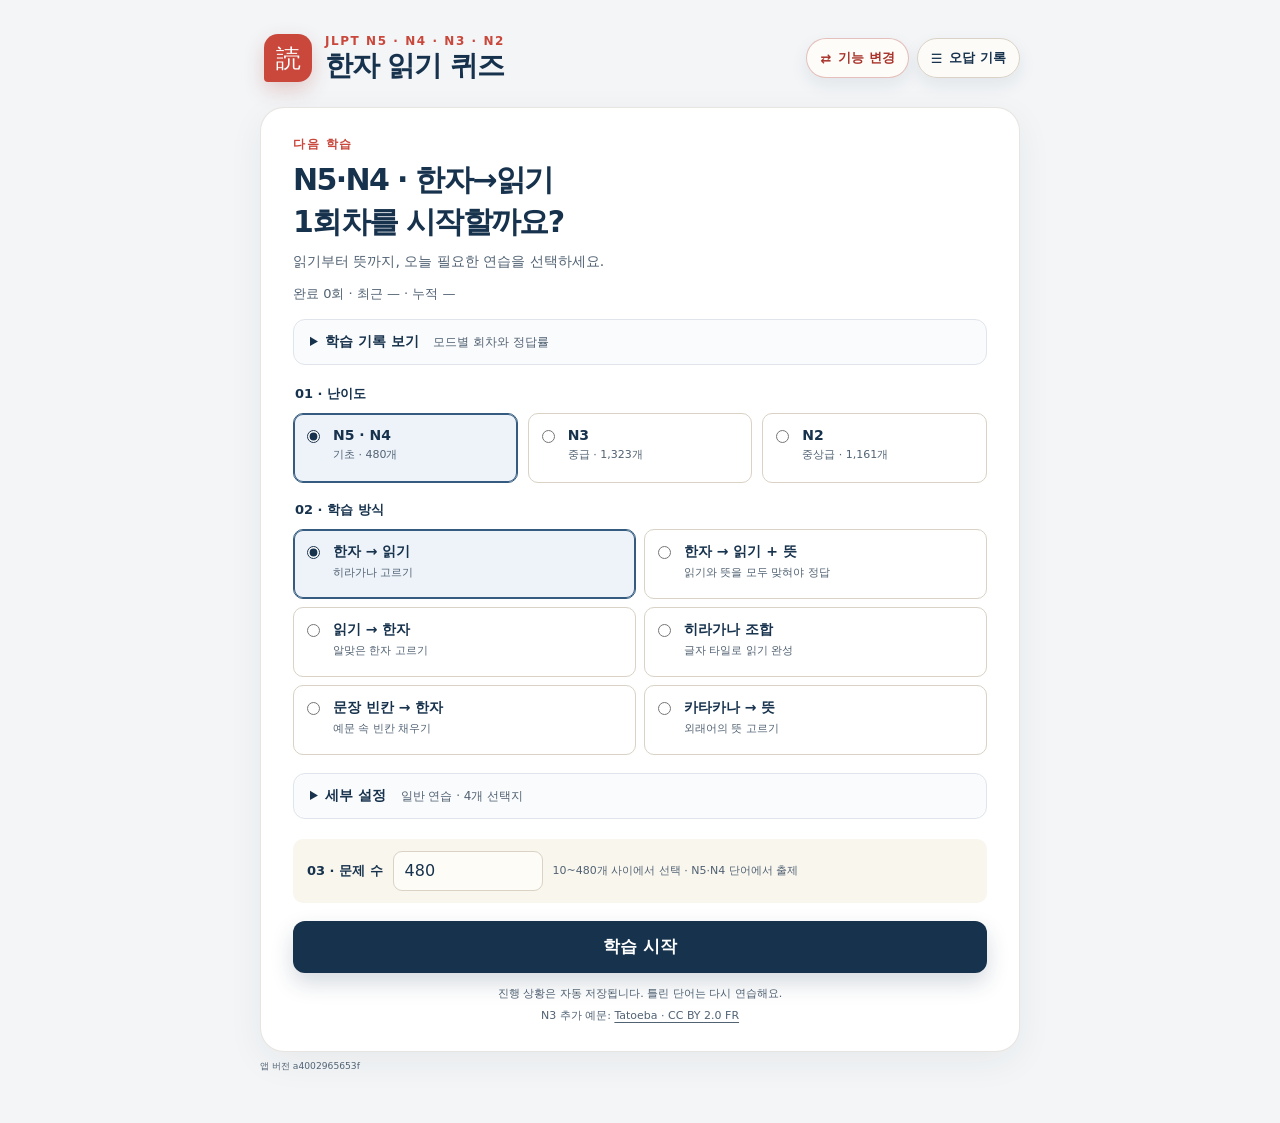
==== commit de0d148c: "Fix study persistence, quiz ambiguities, and Japanese language data" ====
--- a/index.html
+++ b/index.html
@@ -320,6 +320,7 @@
       <div class="paper-card quiz-card">
         <p id="quiz-prompt" class="prompt">이 단어를 어떻게 읽을까요?</p>
         <h2 id="quiz-word" lang="ja">日本語</h2>
+        <p id="quiz-reading-context" class="combined-step-status" lang="ja" hidden></p>
         <p id="day-label" class="day-label">7일차</p>
         <p id="combined-step-status" class="combined-step-status" aria-live="polite" hidden></p>
         <p id="exam-mistake-badge" class="exam-mistake-badge" hidden></p>
@@ -517,19 +518,19 @@
     </section>
 
     <p id="app-error" class="app-error" role="alert" hidden></p>
-    <p class="source-note"><small id="build-version">앱 버전 d189deecf239</small></p>
+    <p class="source-note"><small id="build-version">앱 버전 a4002965653f</small></p>
   </main>
 
-  <script src="japanese-vocab-quiz/vocab-data.js?v=7745d23e263c"></script>
-  <script src="japanese-vocab-quiz/n3-vocab-data.js?v=b7082a31a526"></script>
-  <script src="japanese-vocab-quiz/n2-vocab-data.js?v=307b999c4017"></script>
+  <script src="japanese-vocab-quiz/vocab-data.js?v=a1d5101c7678"></script>
+  <script src="japanese-vocab-quiz/n3-vocab-data.js?v=1c78e718d46f"></script>
+  <script src="japanese-vocab-quiz/n2-vocab-data.js?v=9e75572461fc"></script>
   <script src="japanese-vocab-quiz/katakana-vocab-data.js?v=95a183fd610e"></script>
   <script src="japanese-vocab-quiz/reading-data.js?v=a12c147553ca"></script>
-  <script src="japanese-vocab-quiz/reading-generated-data.js?v=89ecc162ef3f"></script>
+  <script src="japanese-vocab-quiz/reading-generated-data.js?v=c1d9aa1f0e47"></script>
   <script src="japanese-vocab-quiz/reading-advanced-guides.js?v=e936d974d12a"></script>
-  <script src="japanese-vocab-quiz/quiz-engine.js?v=b8fbdd6d0e4e"></script>
+  <script src="japanese-vocab-quiz/quiz-engine.js?v=949a77904d9f"></script>
   <script src="japanese-vocab-quiz/reading-renderer.js?v=94a082852b48"></script>
-  <script src="japanese-vocab-quiz/session-store.js?v=6a5635f731f1"></script>
-  <script src="japanese-vocab-quiz/app.js?v=bf5040ffa6d6"></script>
+  <script src="japanese-vocab-quiz/session-store.js?v=2a0d56e63220"></script>
+  <script src="japanese-vocab-quiz/app.js?v=aad4ec95e678"></script>
 </body>
 </html>
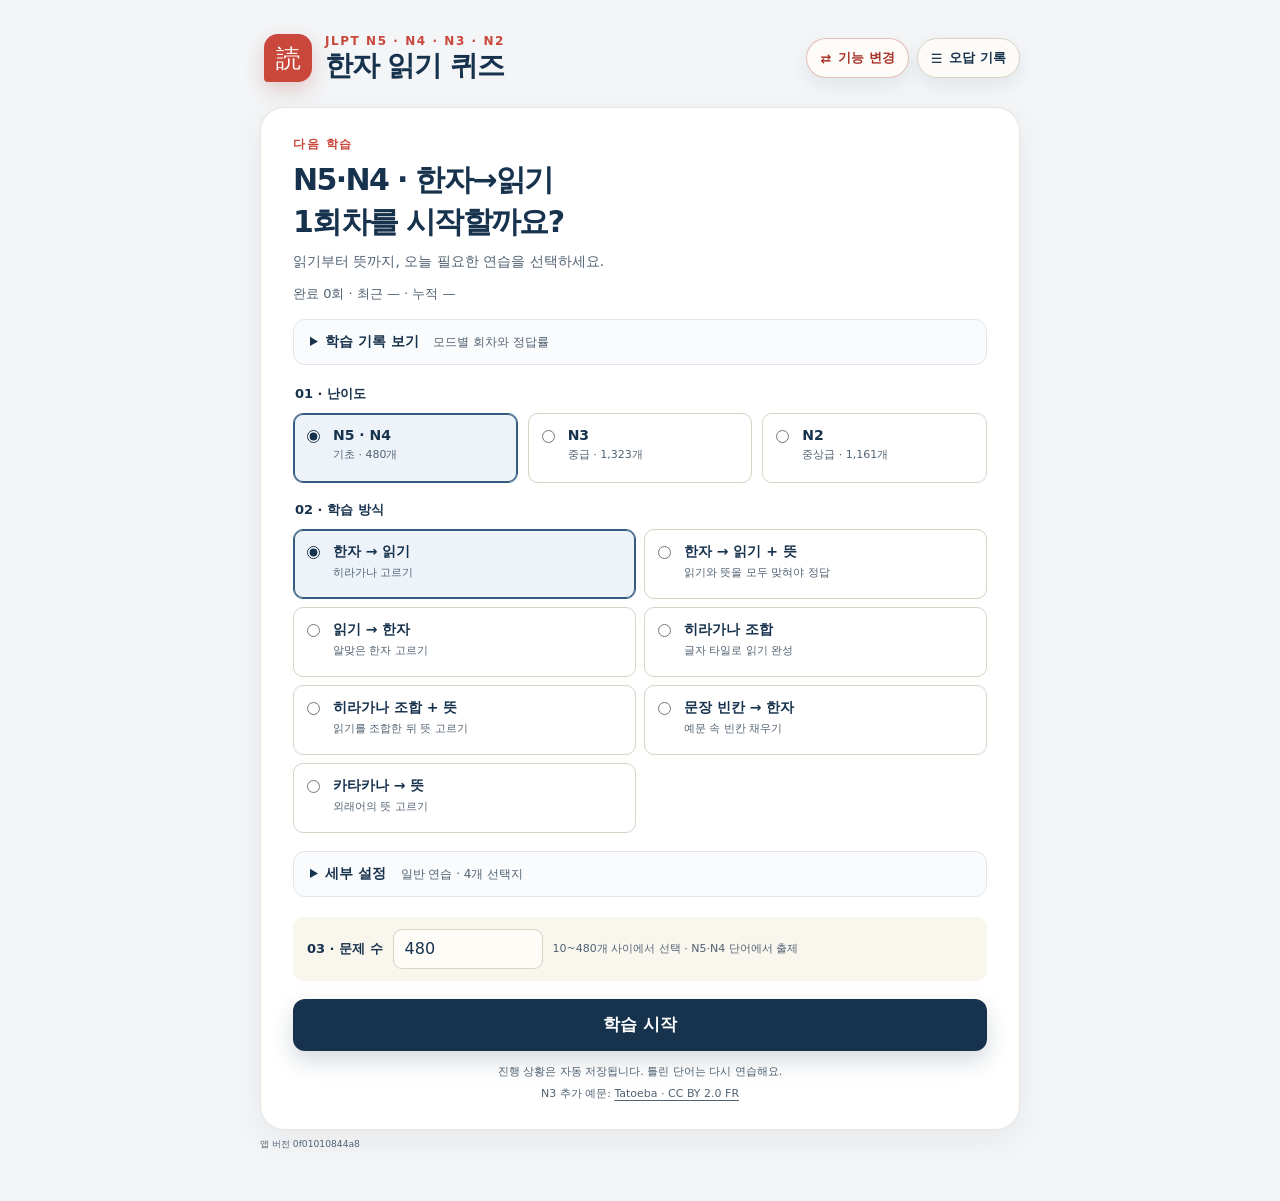
==== commit 36290e50: "Add kana composition and meaning study mode" ====
--- a/index.html
+++ b/index.html
@@ -111,6 +111,14 @@
                 <div><dt>누적 정답률</dt><dd id="kanji-kana-total-accuracy">—</dd></div>
               </dl>
             </article>
+            <article id="record-kana-meaning" class="mode-record">
+              <strong>히라가나 조합 + 뜻</strong>
+              <dl>
+                <div><dt>완료 회차</dt><dd id="kana-meaning-sessions">0회</dd></div>
+                <div><dt>최근 정답률</dt><dd id="kana-meaning-last-accuracy">—</dd></div>
+                <div><dt>누적 정답률</dt><dd id="kana-meaning-total-accuracy">—</dd></div>
+              </dl>
+            </article>
             <article id="record-reading-kanji" class="mode-record">
               <strong>읽기 → 한자</strong>
               <dl>
@@ -193,6 +201,13 @@
             <span class="mode-copy">
               <strong>히라가나 조합</strong>
               <small>글자 타일로 읽기 완성</small>
+            </span>
+          </label>
+          <label class="mode-option" for="mode-kanji-kana-meaning">
+            <input id="mode-kanji-kana-meaning" name="quiz-mode" type="radio" value="kanji-to-kana-meaning">
+            <span class="mode-copy">
+              <strong>히라가나 조합 + 뜻</strong>
+              <small>읽기를 조합한 뒤 뜻 고르기</small>
             </span>
           </label>
           <label class="mode-option is-wide" for="mode-sentence-kanji">
@@ -518,7 +533,7 @@
     </section>
 
     <p id="app-error" class="app-error" role="alert" hidden></p>
-    <p class="source-note"><small id="build-version">앱 버전 a4002965653f</small></p>
+    <p class="source-note"><small id="build-version">앱 버전 0f01010844a8</small></p>
   </main>
 
   <script src="japanese-vocab-quiz/vocab-data.js?v=a1d5101c7678"></script>
@@ -531,6 +546,6 @@
   <script src="japanese-vocab-quiz/quiz-engine.js?v=949a77904d9f"></script>
   <script src="japanese-vocab-quiz/reading-renderer.js?v=94a082852b48"></script>
   <script src="japanese-vocab-quiz/session-store.js?v=2a0d56e63220"></script>
-  <script src="japanese-vocab-quiz/app.js?v=aad4ec95e678"></script>
+  <script src="japanese-vocab-quiz/app.js?v=75f403a476d6"></script>
 </body>
 </html>
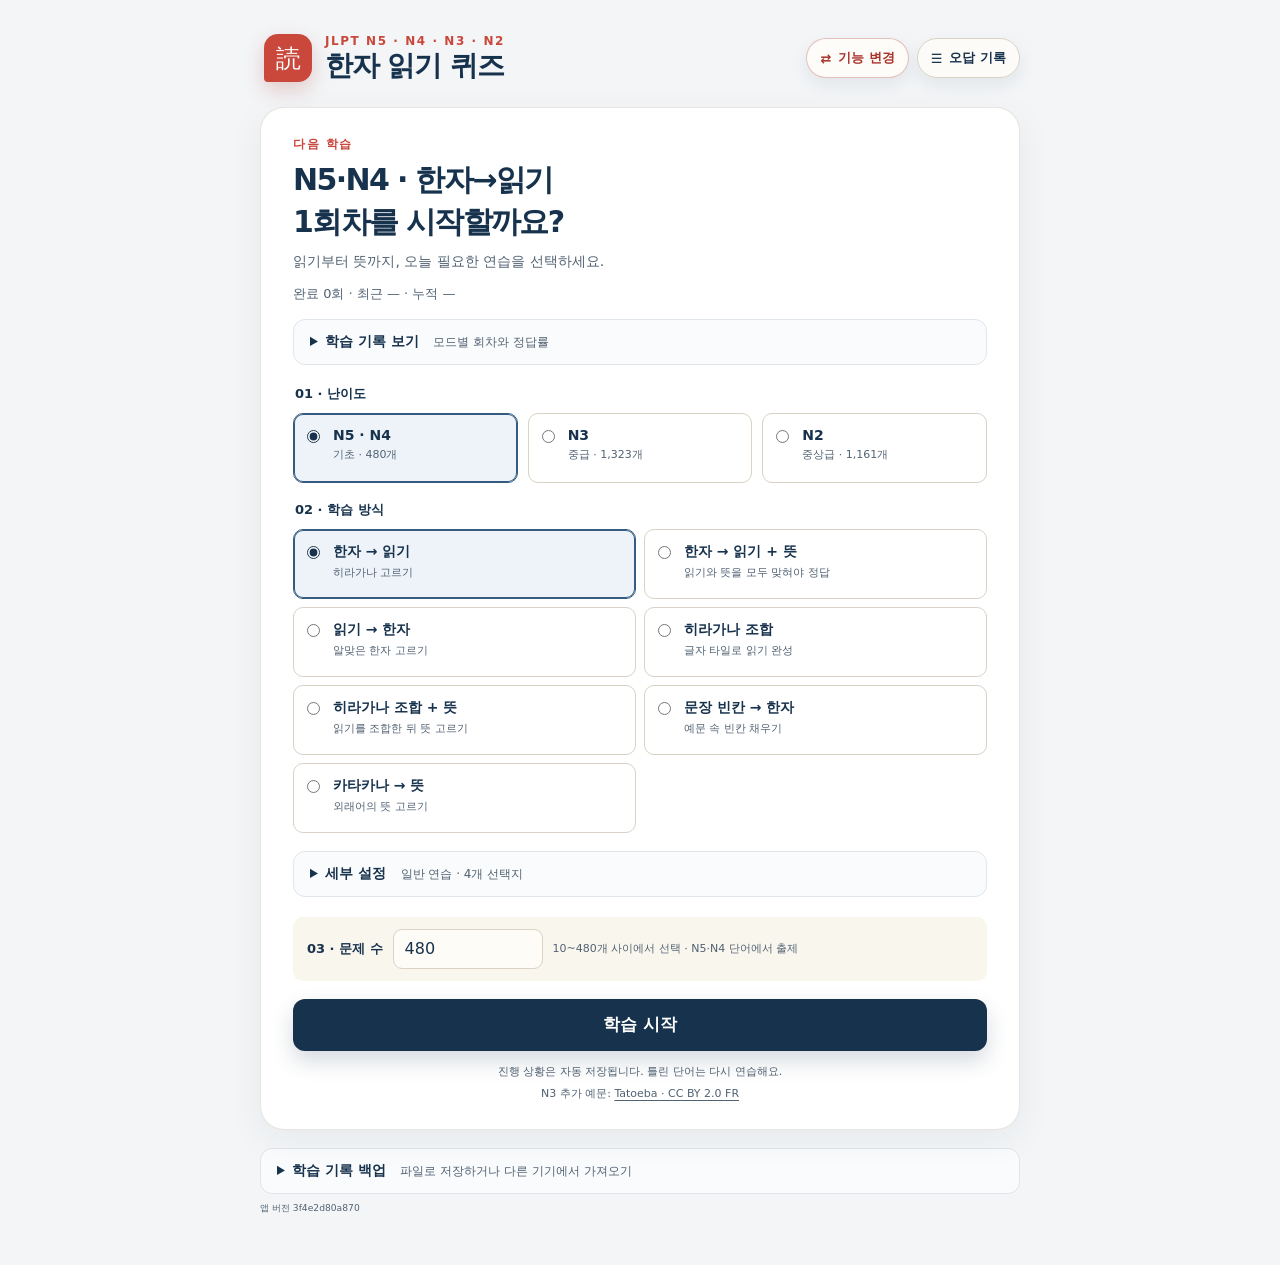
==== commit 0c4ec8fb: "Add local study backup download and restore" ====
--- a/index.html
+++ b/index.html
@@ -5,7 +5,7 @@
   <meta name="viewport" content="width=device-width, initial-scale=1">
   <meta name="theme-color" content="#17324d">
   <title>한자 읽기 퀴즈</title>
-  <link rel="stylesheet" href="japanese-vocab-quiz/styles.css?v=e473df5511f5">
+  <link rel="stylesheet" href="japanese-vocab-quiz/styles.css?v=5522aecc4486">
 </head>
 <body>
   <main class="app-shell">
@@ -532,8 +532,34 @@
       </div>
     </section>
 
+    <details id="backup-panel" class="setup-disclosure backup-panel">
+      <summary>학습 기록 백업 <span>파일로 저장하거나 다른 기기에서 가져오기</span></summary>
+      <div class="backup-content">
+        <p>완료한 학습 기록과 진행 중인 단어·문장 및 독해 회차를 JSON 파일에 저장할 수 있습니다. 서버로 전송하지 않으며 기기 사이에 자동으로 동기화되지 않습니다.</p>
+        <div class="backup-actions">
+          <button id="backup-download" class="secondary-button" type="button">백업 파일 내려받기</button>
+        </div>
+        <div class="backup-file-picker">
+          <label for="backup-file">가져올 백업 파일</label>
+          <input id="backup-file" type="file" accept=".json,application/json" aria-describedby="backup-file-note">
+          <p id="backup-file-note">파일을 선택하면 미리보기를 표시합니다. 확인 버튼을 누르기 전까지는 기록이 바뀌지 않습니다.</p>
+        </div>
+        <div id="backup-preview" class="backup-preview" hidden>
+          <strong>가져오기 미리보기</strong>
+          <p id="backup-preview-text"></p>
+          <p>가져오면 이 브라우저의 기존 기록과 진행 중 회차가 파일 내용으로 교체됩니다. 다른 퀴즈 탭을 닫고, 필요한 경우 이 기기의 기록도 먼저 내려받으세요.</p>
+          <div class="backup-actions">
+            <button id="backup-restore" class="secondary-button backup-replace" type="button">기존 기록을 교체하고 가져오기</button>
+            <button id="backup-cancel" class="secondary-button" type="button">취소</button>
+          </div>
+        </div>
+        <p>백업 파일은 자동으로 공유되지 않지만 암호화되지 않습니다. 필요한 곳에만 보관하세요.</p>
+        <p id="backup-status" class="backup-status" role="status" aria-live="polite" aria-atomic="true"></p>
+      </div>
+    </details>
+
     <p id="app-error" class="app-error" role="alert" hidden></p>
-    <p class="source-note"><small id="build-version">앱 버전 0f01010844a8</small></p>
+    <p class="source-note"><small id="build-version">앱 버전 3f4e2d80a870</small></p>
   </main>
 
   <script src="japanese-vocab-quiz/vocab-data.js?v=a1d5101c7678"></script>
@@ -545,7 +571,7 @@
   <script src="japanese-vocab-quiz/reading-advanced-guides.js?v=e936d974d12a"></script>
   <script src="japanese-vocab-quiz/quiz-engine.js?v=949a77904d9f"></script>
   <script src="japanese-vocab-quiz/reading-renderer.js?v=94a082852b48"></script>
-  <script src="japanese-vocab-quiz/session-store.js?v=2a0d56e63220"></script>
-  <script src="japanese-vocab-quiz/app.js?v=75f403a476d6"></script>
+  <script src="japanese-vocab-quiz/session-store.js?v=fdaae0fd00f9"></script>
+  <script src="japanese-vocab-quiz/app.js?v=8bda5047e155"></script>
 </body>
 </html>
--- a/japanese-vocab-quiz/styles.css
+++ b/japanese-vocab-quiz/styles.css
@@ -1836,6 +1836,40 @@
 .setup-disclosure[open] > summary { border-bottom: 1px solid #dfe5eb; margin-bottom: 14px; }
 .setup-disclosure .mode-records { margin: 14px; }
 .settings-disclosure > :not(summary) { margin-left: 16px; margin-right: 16px; }
+.backup-panel { margin: 18px 0 0; }
+.backup-content { display: grid; gap: 12px; padding: 0 16px 14px; color: var(--ink-soft); font-size: 14px; line-height: 1.65; }
+.backup-content p { margin: 0; overflow-wrap: anywhere; }
+.backup-actions { display: flex; flex-wrap: wrap; gap: 8px; }
+.backup-actions button { max-width: 100%; }
+.backup-file-picker { display: grid; gap: 6px; min-width: 0; }
+.backup-file-picker label, .backup-preview strong { color: var(--ink); font-weight: 800; }
+.backup-file-picker input {
+  width: min(100%, 420px);
+  min-width: 0;
+  min-height: 44px;
+  padding: 5px;
+  color: var(--ink);
+  background: #fff;
+  border: 1px solid var(--line);
+  border-radius: 8px;
+  font: inherit;
+}
+.backup-file-picker input::file-selector-button {
+  margin-inline-end: 8px;
+  padding: 5px 8px;
+  color: var(--ink);
+  background: var(--paper-deep);
+  border: 1px solid var(--line);
+  border-radius: 5px;
+  font: inherit;
+  cursor: pointer;
+}
+.backup-file-picker input:focus-visible { outline: 3px solid var(--focus); outline-offset: 3px; }
+.backup-preview { display: grid; gap: 8px; padding: 12px; border: 1px solid var(--line); border-radius: 10px; background: var(--paper); }
+.backup-replace { color: #fff; background: var(--accent-dark); border-color: var(--accent-dark); }
+.backup-replace:not(:disabled):hover { background: #8b2b25; }
+.backup-content .backup-status { color: var(--ink); font-weight: 700; }
+.backup-content .backup-status:empty { position: absolute; }
 .start-card .mode-picker legend { text-align: left; font-size: 13px; color: var(--ink); margin-bottom: 10px; }
 .start-card .learning-mode-picker { grid-template-columns: repeat(2, minmax(0, 1fr)); gap: 8px; }
 .start-card .mode-option.is-wide { grid-column: auto; }
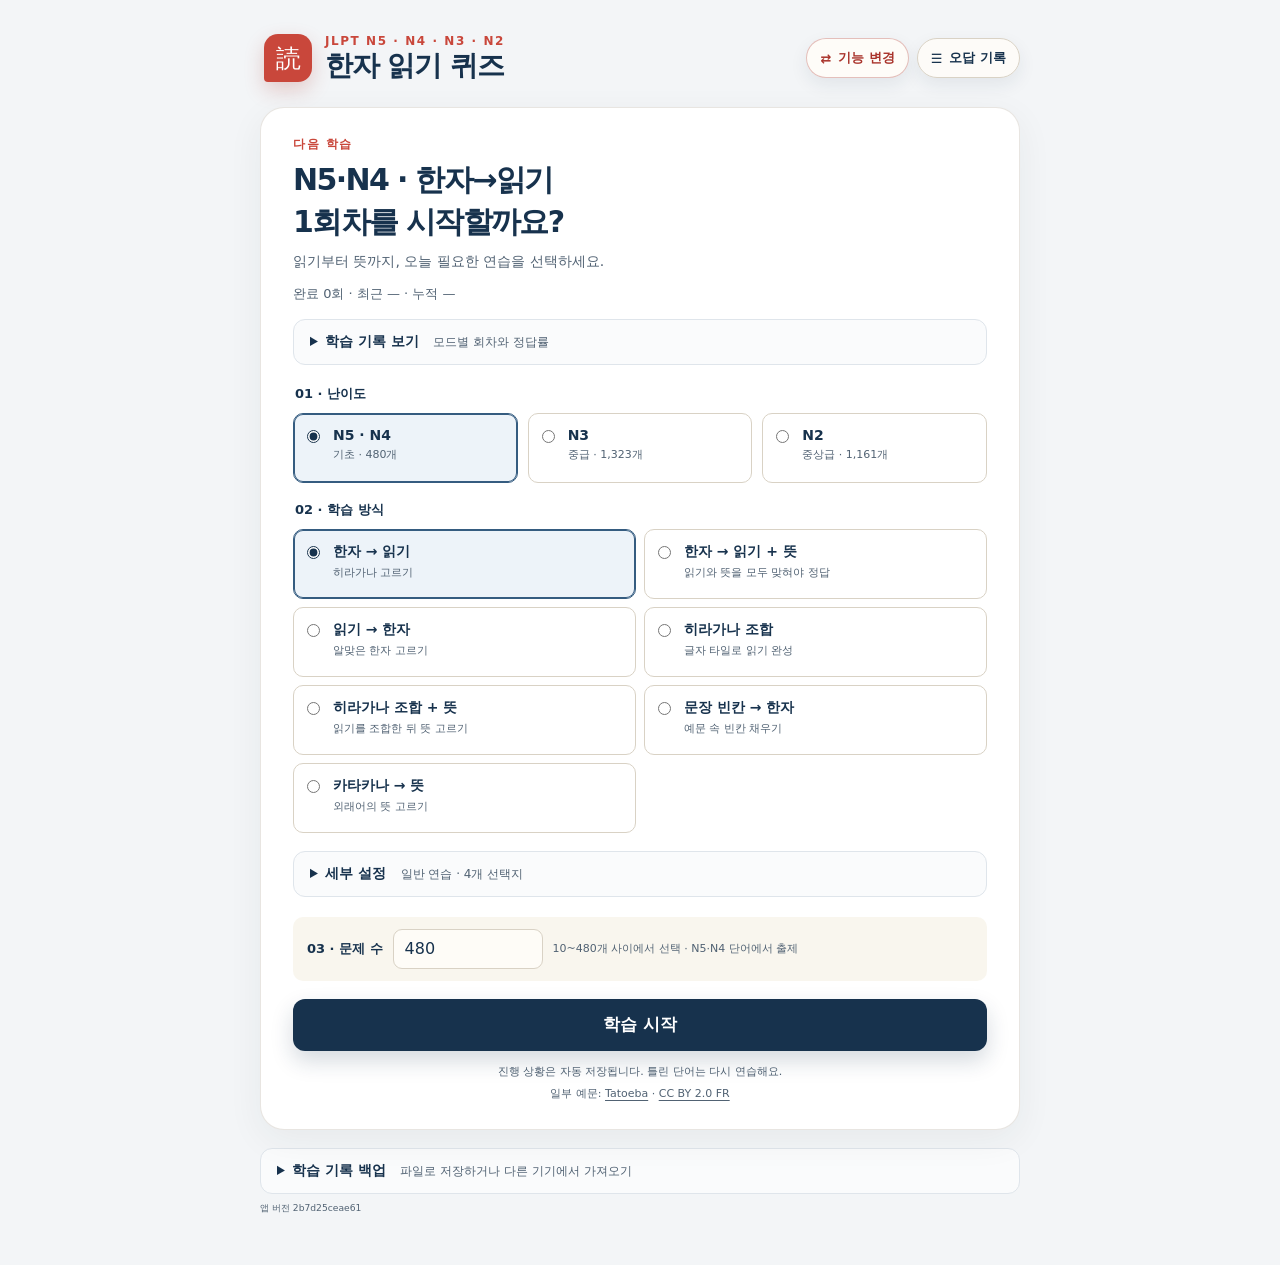
==== commit 9fbd69b9: "Show vocabulary usage examples and fit kana entry on one line" ====
--- a/index.html
+++ b/index.html
@@ -5,7 +5,7 @@
   <meta name="viewport" content="width=device-width, initial-scale=1">
   <meta name="theme-color" content="#17324d">
   <title>한자 읽기 퀴즈</title>
-  <link rel="stylesheet" href="japanese-vocab-quiz/styles.css?v=5522aecc4486">
+  <link rel="stylesheet" href="japanese-vocab-quiz/styles.css?v=cbcf4a8ebbfb">
 </head>
 <body>
   <main class="app-shell">
@@ -305,7 +305,7 @@
 
         <button id="start-button" class="primary-button" type="button">학습 시작</button>
         <p class="helper">진행 상황은 자동 저장됩니다. 틀린 단어는 다시 연습해요.</p>
-        <p class="source-note">N3 추가 예문: <a href="https://tatoeba.org/ko/" target="_blank" rel="noreferrer">Tatoeba · CC BY 2.0 FR</a></p>
+        <p class="source-note">일부 예문: <a href="https://tatoeba.org/ko/" target="_blank" rel="noreferrer">Tatoeba</a> · <a href="https://creativecommons.org/licenses/by/2.0/fr/" target="_blank" rel="license noreferrer">CC BY 2.0 FR</a></p>
 
         <details id="history-panel" class="history-panel setup-disclosure" hidden>
           <summary>최근 학습 기록</summary>
@@ -335,7 +335,7 @@
       <div class="paper-card quiz-card">
         <p id="quiz-prompt" class="prompt">이 단어를 어떻게 읽을까요?</p>
         <h2 id="quiz-word" lang="ja">日本語</h2>
-        <p id="quiz-reading-context" class="combined-step-status" lang="ja" hidden></p>
+        <p id="quiz-reading-context" class="quiz-usage-context" lang="ja" hidden></p>
         <p id="day-label" class="day-label">7일차</p>
         <p id="combined-step-status" class="combined-step-status" aria-live="polite" hidden></p>
         <p id="exam-mistake-badge" class="exam-mistake-badge" hidden></p>
@@ -365,6 +365,7 @@
             <p id="feedback-reading"></p>
             <p id="feedback-meaning"></p>
             <p id="feedback-sentence-reading" class="feedback-sentence-reading" hidden></p>
+            <p id="feedback-usage-example" class="feedback-usage-example" lang="ja" hidden></p>
             <p id="feedback-translation" class="feedback-translation" hidden></p>
             <a id="feedback-source" class="feedback-source" target="_blank" rel="noreferrer" hidden></a>
             <p id="retry-note" class="retry-note" hidden>이 단어는 잠시 뒤 다시 나옵니다.</p>
@@ -559,19 +560,21 @@
     </details>
 
     <p id="app-error" class="app-error" role="alert" hidden></p>
-    <p class="source-note"><small id="build-version">앱 버전 3f4e2d80a870</small></p>
+    <p class="source-note"><small id="build-version">앱 버전 2b7d25ceae61</small></p>
   </main>
 
   <script src="japanese-vocab-quiz/vocab-data.js?v=a1d5101c7678"></script>
   <script src="japanese-vocab-quiz/n3-vocab-data.js?v=1c78e718d46f"></script>
   <script src="japanese-vocab-quiz/n2-vocab-data.js?v=9e75572461fc"></script>
   <script src="japanese-vocab-quiz/katakana-vocab-data.js?v=95a183fd610e"></script>
+  <script src="japanese-vocab-quiz/usage-context-curated.js?v=5683f6c66a7d"></script>
+  <script src="japanese-vocab-quiz/usage-context-data.js?v=a5a79318b95f"></script>
   <script src="japanese-vocab-quiz/reading-data.js?v=a12c147553ca"></script>
   <script src="japanese-vocab-quiz/reading-generated-data.js?v=c1d9aa1f0e47"></script>
   <script src="japanese-vocab-quiz/reading-advanced-guides.js?v=e936d974d12a"></script>
-  <script src="japanese-vocab-quiz/quiz-engine.js?v=949a77904d9f"></script>
+  <script src="japanese-vocab-quiz/quiz-engine.js?v=5a8b8ce2e6f4"></script>
   <script src="japanese-vocab-quiz/reading-renderer.js?v=94a082852b48"></script>
   <script src="japanese-vocab-quiz/session-store.js?v=fdaae0fd00f9"></script>
-  <script src="japanese-vocab-quiz/app.js?v=8bda5047e155"></script>
+  <script src="japanese-vocab-quiz/app.js?v=c402ad1191f7"></script>
 </body>
 </html>
--- a/japanese-vocab-quiz/styles.css
+++ b/japanese-vocab-quiz/styles.css
@@ -1250,8 +1250,10 @@
 }
 
 .kana-answer {
+  container-type: inline-size;
+  --kana-slot-width: min(44px, calc((100cqi - 1px) / var(--kana-answer-slots, 1)));
   display: flex;
-  flex-wrap: wrap;
+  flex-wrap: nowrap;
   justify-content: center;
   align-items: center;
   min-height: 68px;
@@ -1261,10 +1263,8 @@
   background: rgba(255, 253, 248, 0.88);
   border: 2px solid var(--ink);
   border-radius: 14px;
-  font-size: clamp(27px, 7vw, 42px);
   font-weight: 800;
-  letter-spacing: 0;
-  word-break: break-all;
+  white-space: nowrap;
 }
 
 .kana-answer.is-empty {
@@ -1278,6 +1278,7 @@
 .kana-unit {
   display: inline-flex;
   align-items: center;
+  flex: 0 0 auto;
 }
 
 .kana-character,
@@ -1293,8 +1294,10 @@
 }
 
 .kana-character {
-  min-width: 44px;
-  font-size: clamp(27px, 7vw, 38px);
+  flex: 0 0 auto;
+  width: var(--kana-slot-width);
+  font-size: min(7vw, 38px, calc(var(--kana-slot-width) * 0.86));
+  line-height: 1;
 }
 
 .kana-character:hover:not(:disabled),
@@ -1308,7 +1311,7 @@
   display: inline-flex;
   align-items: center;
   justify-content: center;
-  width: 24px;
+  width: calc(var(--kana-slot-width) * 0.4);
   flex-shrink: 0;
 }
 
@@ -1598,6 +1601,27 @@
   border-top: 1px solid rgba(23, 50, 77, 0.16);
   font-weight: 700;
   word-break: keep-all;
+}
+
+.quiz-usage-context {
+  width: fit-content;
+  max-width: 100%;
+  margin: 12px auto;
+  padding: 8px 14px;
+  border-radius: 10px;
+  background: #edf3f9;
+  color: var(--ink);
+  font-size: clamp(1rem, 2.2vw, 1.25rem);
+  line-height: 1.65;
+  line-break: strict;
+}
+
+.feedback .feedback-usage-example {
+  margin-top: 9px;
+  padding-top: 9px;
+  border-top: 1px solid rgba(23, 50, 77, 0.16);
+  font-weight: 700;
+  line-break: strict;
 }
 
 .feedback .feedback-translation {
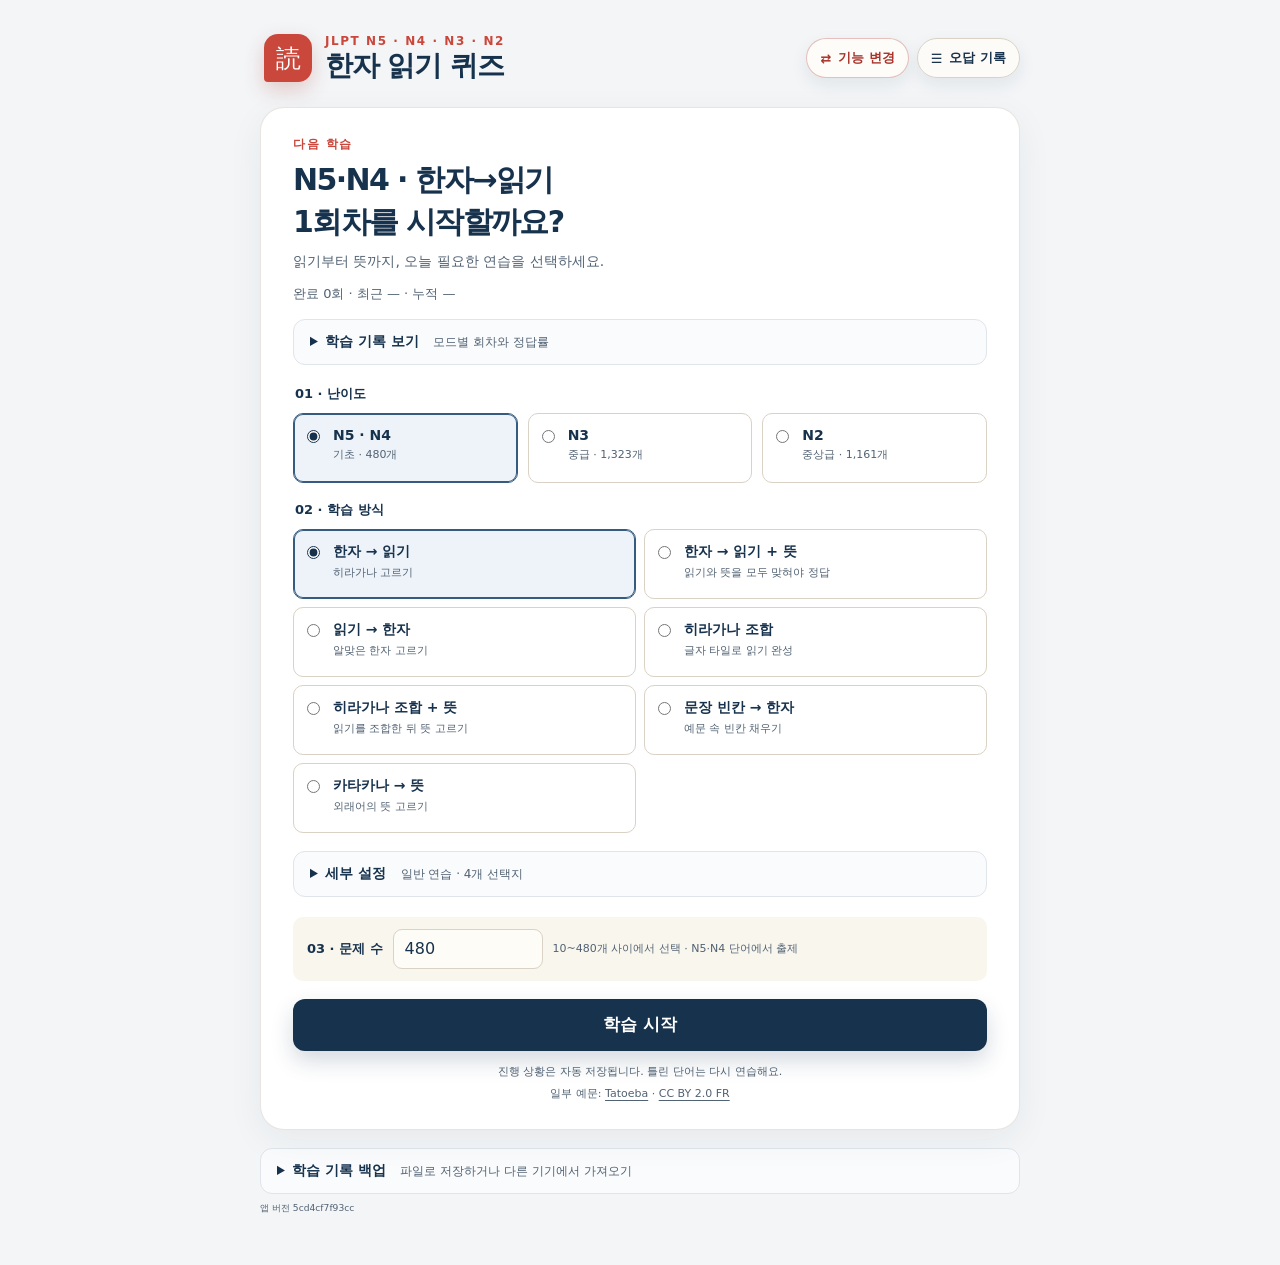
==== commit da31be14: "Complete vocabulary examples and show translations after grading" ====
--- a/index.html
+++ b/index.html
@@ -560,21 +560,22 @@
     </details>
 
     <p id="app-error" class="app-error" role="alert" hidden></p>
-    <p class="source-note"><small id="build-version">앱 버전 2b7d25ceae61</small></p>
+    <p class="source-note"><small id="build-version">앱 버전 5cd4cf7f93cc</small></p>
   </main>
 
   <script src="japanese-vocab-quiz/vocab-data.js?v=a1d5101c7678"></script>
   <script src="japanese-vocab-quiz/n3-vocab-data.js?v=1c78e718d46f"></script>
-  <script src="japanese-vocab-quiz/n2-vocab-data.js?v=9e75572461fc"></script>
+  <script src="japanese-vocab-quiz/n2-vocab-data.js?v=b752fc90de3f"></script>
   <script src="japanese-vocab-quiz/katakana-vocab-data.js?v=95a183fd610e"></script>
-  <script src="japanese-vocab-quiz/usage-context-curated.js?v=5683f6c66a7d"></script>
-  <script src="japanese-vocab-quiz/usage-context-data.js?v=a5a79318b95f"></script>
+  <script src="japanese-vocab-quiz/usage-context-curated.js?v=047c00d36e26"></script>
+  <script src="japanese-vocab-quiz/usage-context-data.js?v=b462210b72ca"></script>
+  <script src="japanese-vocab-quiz/usage-context-ko.js?v=a9456c25eeb8"></script>
   <script src="japanese-vocab-quiz/reading-data.js?v=a12c147553ca"></script>
   <script src="japanese-vocab-quiz/reading-generated-data.js?v=c1d9aa1f0e47"></script>
   <script src="japanese-vocab-quiz/reading-advanced-guides.js?v=e936d974d12a"></script>
-  <script src="japanese-vocab-quiz/quiz-engine.js?v=5a8b8ce2e6f4"></script>
+  <script src="japanese-vocab-quiz/quiz-engine.js?v=95d3cb8fc3e6"></script>
   <script src="japanese-vocab-quiz/reading-renderer.js?v=94a082852b48"></script>
   <script src="japanese-vocab-quiz/session-store.js?v=fdaae0fd00f9"></script>
-  <script src="japanese-vocab-quiz/app.js?v=c402ad1191f7"></script>
+  <script src="japanese-vocab-quiz/app.js?v=36cd58b62a8e"></script>
 </body>
 </html>
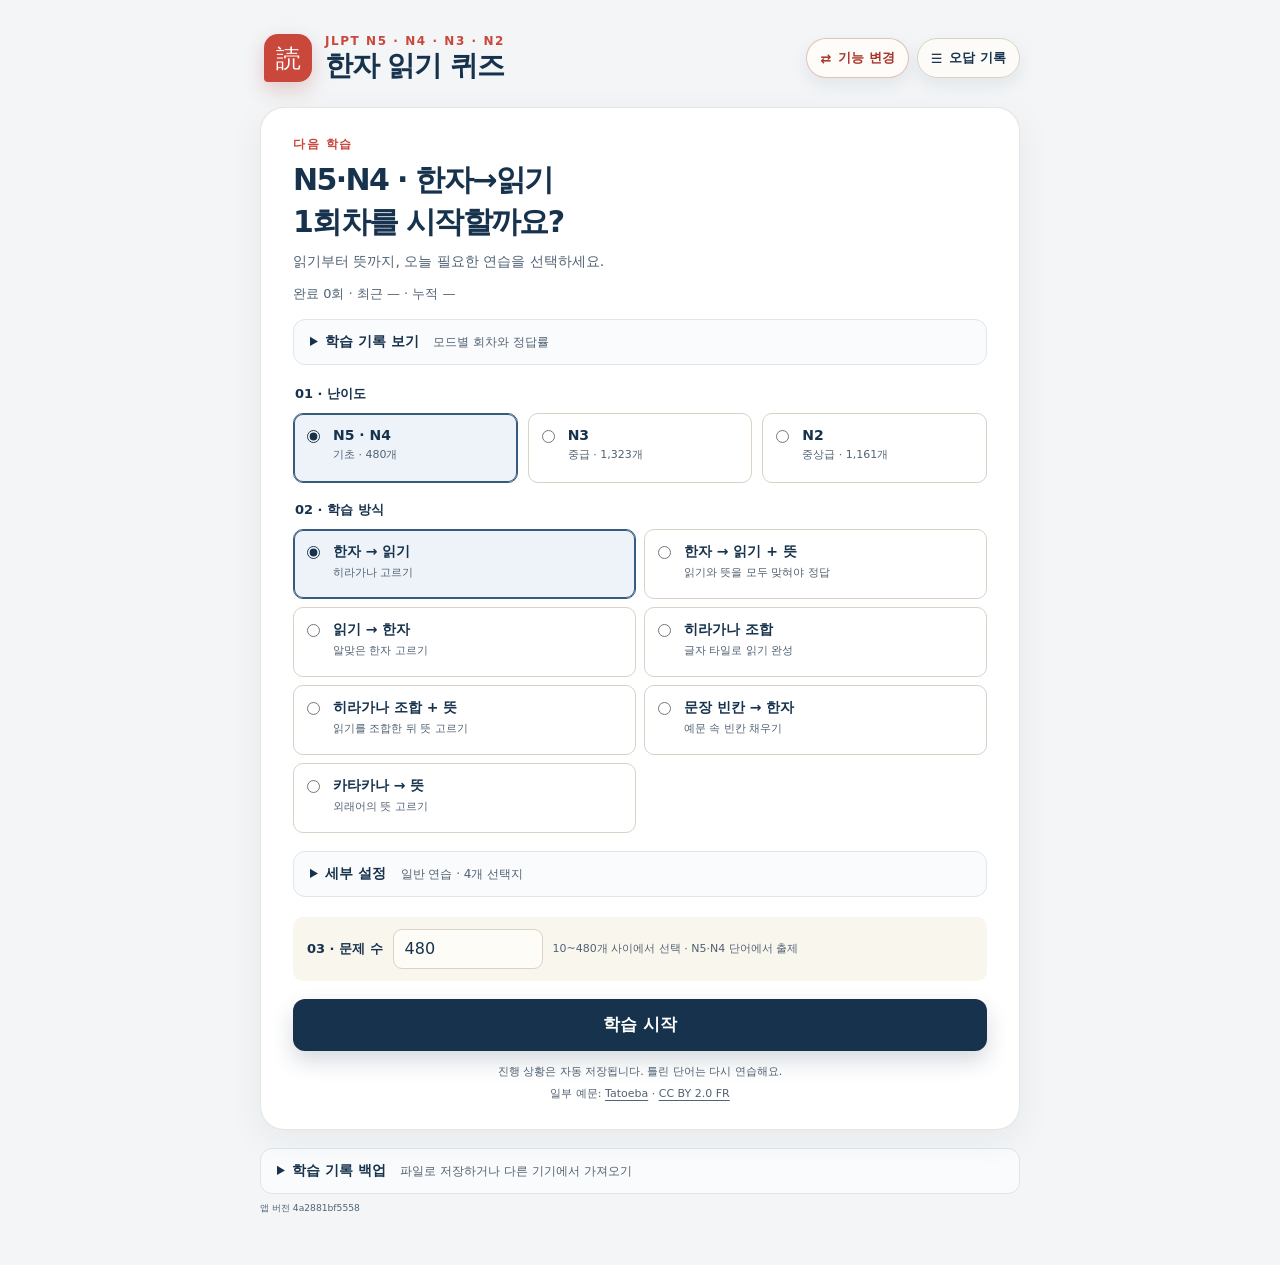
==== commit f95da0f1: "Remove redundant reading-stage reminder" ====
--- a/index.html
+++ b/index.html
@@ -560,7 +560,7 @@
     </details>
 
     <p id="app-error" class="app-error" role="alert" hidden></p>
-    <p class="source-note"><small id="build-version">앱 버전 5cd4cf7f93cc</small></p>
+    <p class="source-note"><small id="build-version">앱 버전 4a2881bf5558</small></p>
   </main>
 
   <script src="japanese-vocab-quiz/vocab-data.js?v=a1d5101c7678"></script>
@@ -576,6 +576,6 @@
   <script src="japanese-vocab-quiz/quiz-engine.js?v=95d3cb8fc3e6"></script>
   <script src="japanese-vocab-quiz/reading-renderer.js?v=94a082852b48"></script>
   <script src="japanese-vocab-quiz/session-store.js?v=fdaae0fd00f9"></script>
-  <script src="japanese-vocab-quiz/app.js?v=36cd58b62a8e"></script>
+  <script src="japanese-vocab-quiz/app.js?v=eb282509d64c"></script>
 </body>
 </html>
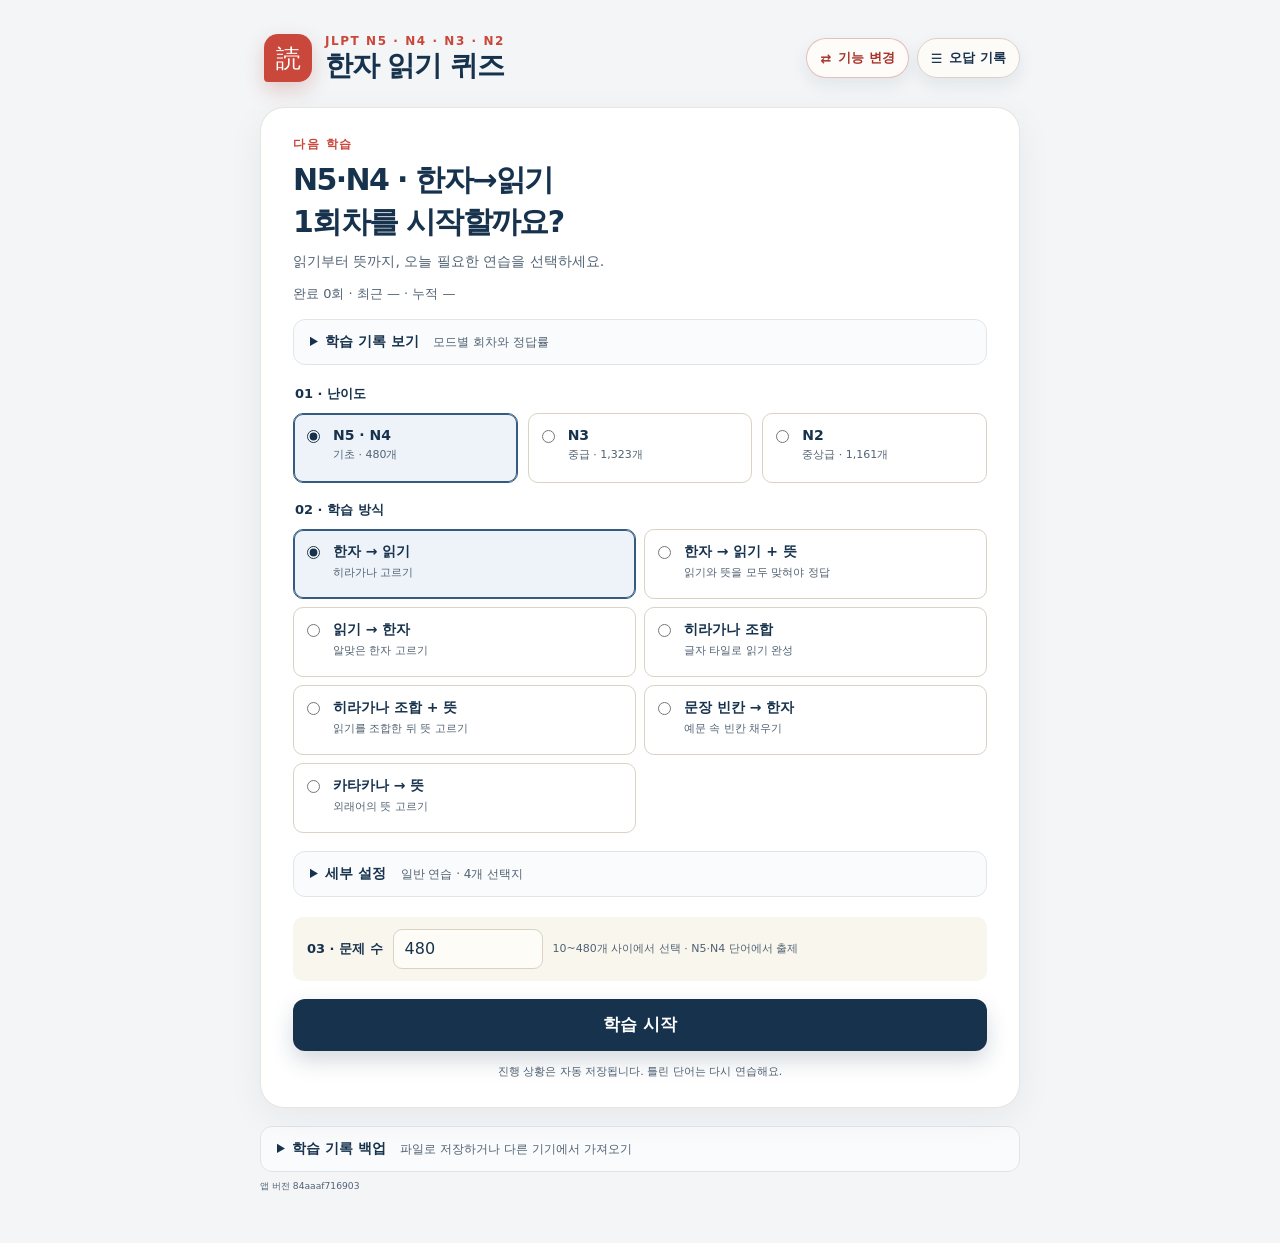
==== commit 66c2db1e: "Remove clickable example sources from quiz screens" ====
--- a/index.html
+++ b/index.html
@@ -5,7 +5,7 @@
   <meta name="viewport" content="width=device-width, initial-scale=1">
   <meta name="theme-color" content="#17324d">
   <title>한자 읽기 퀴즈</title>
-  <link rel="stylesheet" href="japanese-vocab-quiz/styles.css?v=cbcf4a8ebbfb">
+  <link rel="stylesheet" href="japanese-vocab-quiz/styles.css?v=9bb49e5b3658">
 </head>
 <body>
   <main class="app-shell">
@@ -305,7 +305,6 @@
 
         <button id="start-button" class="primary-button" type="button">학습 시작</button>
         <p class="helper">진행 상황은 자동 저장됩니다. 틀린 단어는 다시 연습해요.</p>
-        <p class="source-note">일부 예문: <a href="https://tatoeba.org/ko/" target="_blank" rel="noreferrer">Tatoeba</a> · <a href="https://creativecommons.org/licenses/by/2.0/fr/" target="_blank" rel="license noreferrer">CC BY 2.0 FR</a></p>
 
         <details id="history-panel" class="history-panel setup-disclosure" hidden>
           <summary>최근 학습 기록</summary>
@@ -367,7 +366,6 @@
             <p id="feedback-sentence-reading" class="feedback-sentence-reading" hidden></p>
             <p id="feedback-usage-example" class="feedback-usage-example" lang="ja" hidden></p>
             <p id="feedback-translation" class="feedback-translation" hidden></p>
-            <a id="feedback-source" class="feedback-source" target="_blank" rel="noreferrer" hidden></a>
             <p id="retry-note" class="retry-note" hidden>이 단어는 잠시 뒤 다시 나옵니다.</p>
           </div>
         </div>
@@ -375,6 +373,10 @@
         <button id="next-button" class="primary-button" type="button" hidden>다음 단어</button>
       </div>
       <p id="keyboard-hint" class="keyboard-hint">숫자키 1–4 또는 숫자패드로 선택 · Enter로 다음</p>
+      <details id="example-attribution" class="source-note example-attribution" hidden>
+        <summary>예문 이용 정보</summary>
+        <p id="example-credit"></p>
+      </details>
     </section>
 
     <section id="result-screen" class="screen" aria-labelledby="result-title">
@@ -560,7 +562,7 @@
     </details>
 
     <p id="app-error" class="app-error" role="alert" hidden></p>
-    <p class="source-note"><small id="build-version">앱 버전 4a2881bf5558</small></p>
+    <p class="source-note"><small id="build-version">앱 버전 84aaaf716903</small></p>
   </main>
 
   <script src="japanese-vocab-quiz/vocab-data.js?v=a1d5101c7678"></script>
@@ -570,12 +572,13 @@
   <script src="japanese-vocab-quiz/usage-context-curated.js?v=047c00d36e26"></script>
   <script src="japanese-vocab-quiz/usage-context-data.js?v=b462210b72ca"></script>
   <script src="japanese-vocab-quiz/usage-context-ko.js?v=a9456c25eeb8"></script>
+  <script src="japanese-vocab-quiz/example-credits.js?v=6bd665f964ed"></script>
   <script src="japanese-vocab-quiz/reading-data.js?v=a12c147553ca"></script>
   <script src="japanese-vocab-quiz/reading-generated-data.js?v=c1d9aa1f0e47"></script>
   <script src="japanese-vocab-quiz/reading-advanced-guides.js?v=e936d974d12a"></script>
-  <script src="japanese-vocab-quiz/quiz-engine.js?v=95d3cb8fc3e6"></script>
+  <script src="japanese-vocab-quiz/quiz-engine.js?v=8e6f1eb53895"></script>
   <script src="japanese-vocab-quiz/reading-renderer.js?v=94a082852b48"></script>
   <script src="japanese-vocab-quiz/session-store.js?v=fdaae0fd00f9"></script>
-  <script src="japanese-vocab-quiz/app.js?v=eb282509d64c"></script>
+  <script src="japanese-vocab-quiz/app.js?v=d0b7da8900ee"></script>
 </body>
 </html>
--- a/japanese-vocab-quiz/styles.css
+++ b/japanese-vocab-quiz/styles.css
@@ -994,10 +994,13 @@
   font-size: 11px;
 }
 
-.source-note a,
-.feedback-source {
-  color: inherit;
-  text-underline-offset: 3px;
+.example-attribution summary {
+  cursor: pointer;
+}
+
+.example-attribution p {
+  white-space: pre-line;
+  overflow-wrap: anywhere;
 }
 
 .history-panel {
@@ -1627,17 +1630,6 @@
 .feedback .feedback-translation {
   margin-top: 4px;
   font-weight: 700;
-}
-
-.feedback .feedback-source {
-  display: inline-block;
-  margin-top: 8px;
-  color: var(--ink-soft);
-  font-size: 11px;
-}
-
-.feedback .feedback-source[hidden] {
-  display: none;
 }
 
 .feedback .retry-note {
